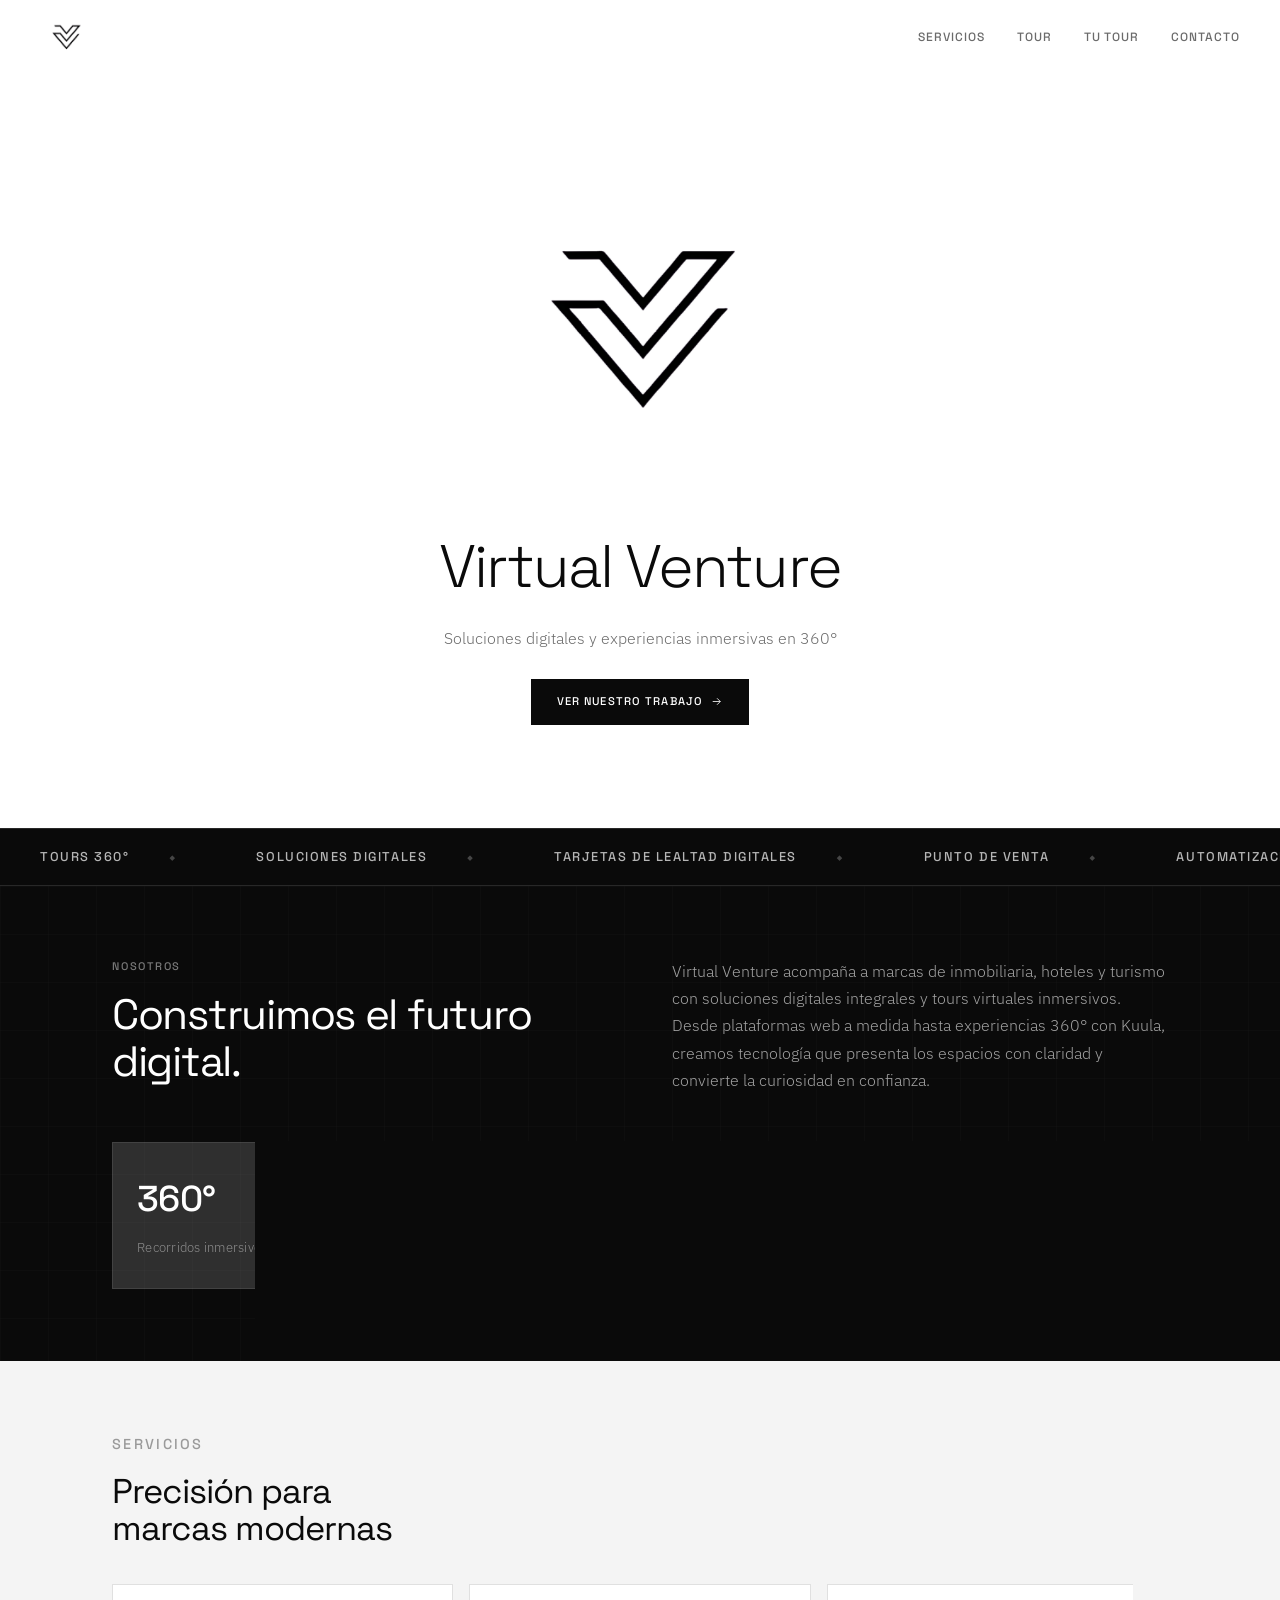
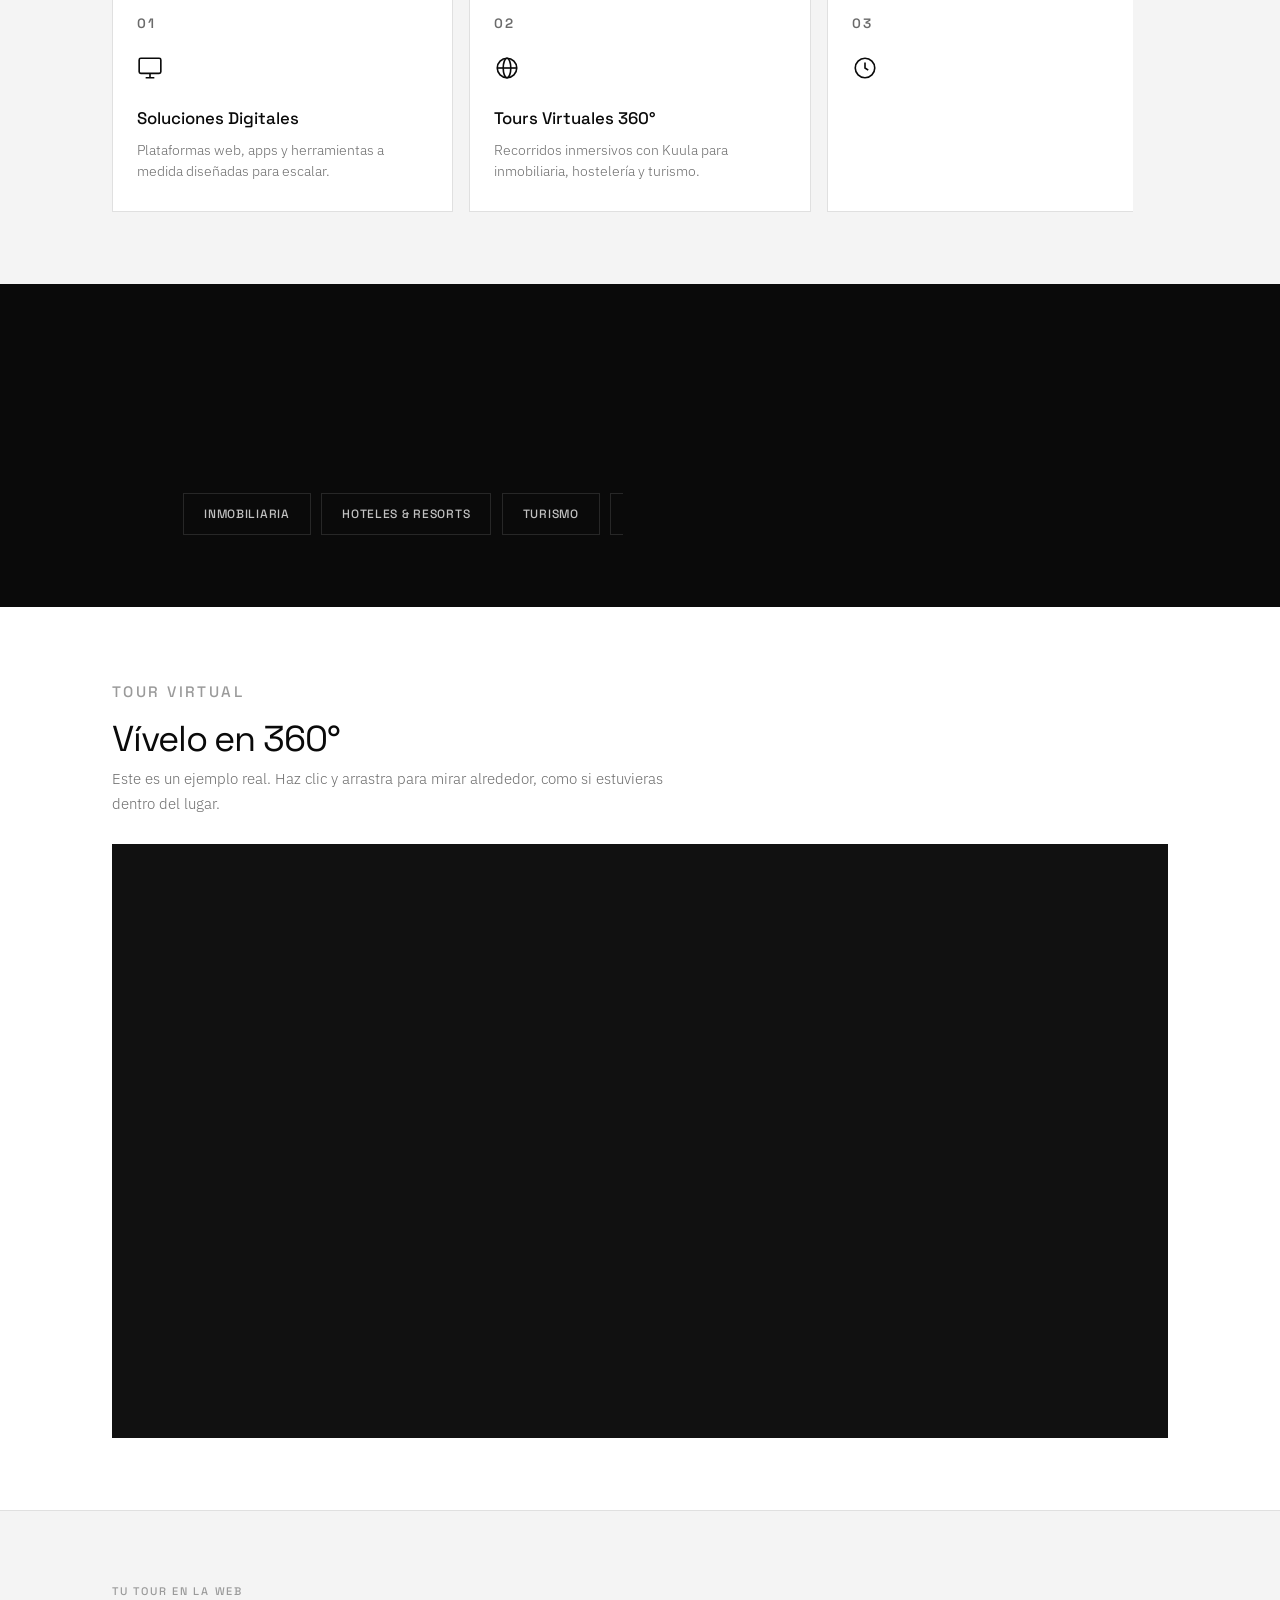
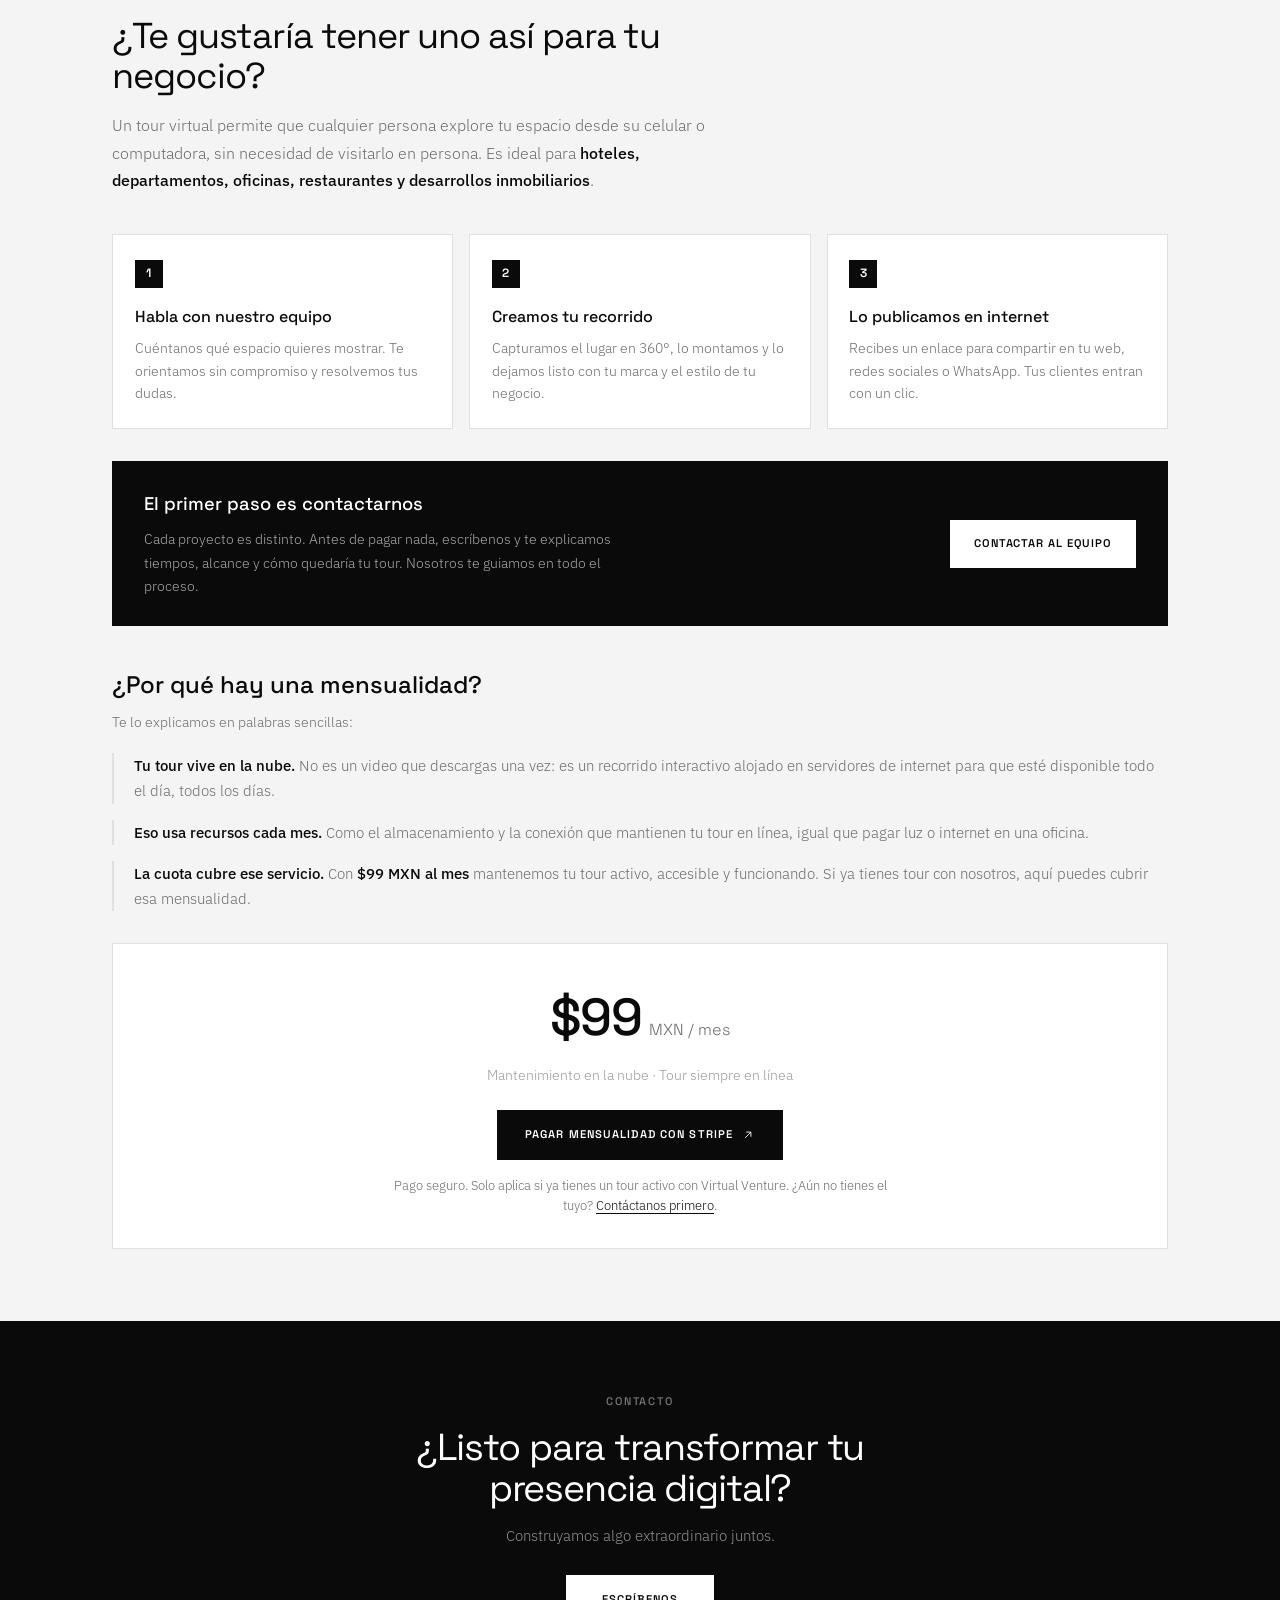
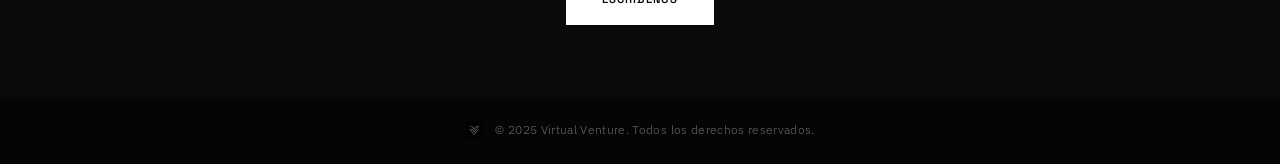
==== index.html @ cc304a73 "Publicar sitio web Virtual Venture: landing en espanol, tour Kuula y pago Stripe Co-authored-by: Cur" ====
<!DOCTYPE html>
<html lang="es">
<head>
  <meta charset="UTF-8">
  <meta name="viewport" content="width=device-width, initial-scale=1.0">
  <meta name="description" content="Virtual Venture — soluciones digitales y tours virtuales 360° para inmobiliaria, hoteles y turismo.">
  <title>Virtual Venture | Soluciones Digitales y Tours Virtuales</title>

  <link rel="preconnect" href="https://fonts.googleapis.com">
  <link rel="preconnect" href="https://fonts.gstatic.com" crossorigin>
  <link href="https://fonts.googleapis.com/css2?family=IBM+Plex+Sans:wght@300;400;500&family=Space+Grotesk:wght@300;400;500;600&display=swap" rel="stylesheet">
  <link rel="stylesheet" href="./css/styles.css">
</head>
<body>

  <div data-include="partials/nav.html"></div>
  <div data-include="partials/hero.html"></div>
  <div data-include="partials/marquee.html"></div>
  <div data-include="partials/nosotros.html"></div>
  <div data-include="partials/servicios.html"></div>
  <div data-include="partials/sectores.html"></div>
  <div data-include="partials/tour.html"></div>
  <!-- tour.html incluye demo + sección #tu-tour (info y pago) -->
  <div data-include="partials/contacto.html"></div>
  <div data-include="partials/footer.html"></div>

  <script type="module" src="./js/main.js"></script>
</body>
</html>
---- css/styles.css ----
/* ========== Tokens ========== */
:root {
  --black: #0a0a0a;
  --white: #ffffff;
  --gray: #6b6b6b;
  --gray-mid: #9a9a9a;
  --border: #e0e0e0;
  --border-dark: rgba(255, 255, 255, 0.12);
  --surface: #f4f4f4;
  --font-display: "Space Grotesk", system-ui, sans-serif;
  --font-body: "IBM Plex Sans", system-ui, sans-serif;
      --nav-h: 72px;
  --ease: cubic-bezier(0.22, 1, 0.36, 1);
  --pad-y: clamp(3.5rem, 8vh, 5.5rem);
  --container: min(1120px, 92vw);
}

/* ========== Base ========== */
*, *::before, *::after { box-sizing: border-box; margin: 0; padding: 0; }

html { scroll-behavior: smooth; }

@media (prefers-reduced-motion: reduce) {
  html { scroll-behavior: auto; }
  *, *::before, *::after {
    animation-duration: 0.01ms !important;
    animation-delay: 0ms !important;
    transition-duration: 0.01ms !important;
  }
}

body {
  font-family: var(--font-body);
  font-weight: 300;
  color: var(--black);
  background: var(--white);
  line-height: 1.6;
  -webkit-font-smoothing: antialiased;
}

img { display: block; max-width: 100%; height: auto; }
a { color: inherit; text-decoration: none; }
button { font: inherit; cursor: pointer; border: none; background: none; }

.wrap {
  width: var(--container);
  margin: 0 auto;
  padding-inline: clamp(1.25rem, 4vw, 2rem);
}

.section-label {
  font-family: var(--font-display);
  font-size: 0.6875rem;
  font-weight: 500;
  letter-spacing: 0.16em;
  text-transform: uppercase;
  margin-bottom: 1rem;
}

.section--light .section-label { color: var(--gray-mid); }
.section--dark .section-label { color: rgba(255, 255, 255, 0.45); }

.headline {
  font-family: var(--font-display);
  font-weight: 400;
  letter-spacing: -0.03em;
  line-height: 1.1;
}

.fade-in {
  opacity: 0;
  transform: translateY(16px);
  transition: opacity 0.75s var(--ease), transform 0.75s var(--ease);
}

.fade-in.is-visible { opacity: 1; transform: translateY(0); }

/* ========== Nav ========== */
nav {
  position: fixed;
  inset: 0 0 auto 0;
  z-index: 100;
  height: var(--nav-h);
  display: flex;
  align-items: center;
  justify-content: space-between;
  padding-inline: clamp(1.25rem, 4vw, 2.5rem);
  transition: background 0.4s ease, border-color 0.4s ease;
}

nav.is-scrolled {
  background: rgba(255, 255, 255, 0.9);
  backdrop-filter: blur(10px);
  border-bottom: 1px solid var(--border);
}

nav.is-dark {
  background: rgba(10, 10, 10, 0.92);
  backdrop-filter: blur(10px);
  border-bottom: 1px solid var(--border-dark);
}

nav.is-dark.is-scrolled { background: rgba(10, 10, 10, 0.95); }

.nav-logo {
  display: flex;
  align-items: center;
  flex-shrink: 0;
}

.nav-logo img {
  height: clamp(40px, 6vw, 52px);
  width: auto;
  min-height: 40px;
  transition: filter 0.4s ease;
}

nav.is-dark .nav-logo img { filter: invert(1); }

.nav-links {
  display: flex;
  gap: 2rem;
  list-style: none;
}

.nav-links a {
  font-family: var(--font-display);
  font-size: 0.75rem;
  font-weight: 500;
  letter-spacing: 0.08em;
  text-transform: uppercase;
  color: var(--gray);
  transition: color 0.25s ease;
}

nav.is-dark .nav-links a { color: rgba(255, 255, 255, 0.55); }
.nav-links a:hover { color: var(--black); }
nav.is-dark .nav-links a:hover { color: var(--white); }

.nav-toggle { display: none; width: 26px; flex-direction: column; gap: 6px; }

.nav-toggle span {
  display: block;
  height: 1px;
  background: var(--black);
  transition: transform 0.3s ease, opacity 0.3s ease, background 0.4s ease;
}

nav.is-dark .nav-toggle span { background: var(--white); }
.nav-toggle.is-open span:nth-child(1) { transform: translateY(7px) rotate(45deg); }
.nav-toggle.is-open span:nth-child(2) { opacity: 0; }
.nav-toggle.is-open span:nth-child(3) { transform: translateY(-7px) rotate(-45deg); }

/* ========== Hero ========== */
.hero {
  min-height: 92vh;
  display: flex;
  flex-direction: column;
  align-items: center;
  justify-content: center;
  text-align: center;
  padding: calc(var(--nav-h) + 1.5rem) 1.25rem 3rem;
  background: var(--white);
  position: relative;
}

@keyframes logoEnter {
  0% { opacity: 0; transform: scale(0.96); filter: blur(4px); }
  100% { opacity: 1; transform: scale(1); filter: blur(0); }
}

.hero-logo {
  width: min(78vw, 480px);
  height: auto;
  max-height: min(42vh, 340px);
  object-fit: contain;
  margin-bottom: 1.75rem;
  opacity: 0;
  animation: logoEnter 2.2s var(--ease) forwards;
}

.hero-copy > * { opacity: 0; transform: translateY(14px); }

@keyframes lineIn { to { opacity: 1; transform: translateY(0); } }

.hero-title {
  font-family: var(--font-display);
  font-size: clamp(2.25rem, 6.5vw, 3.75rem);
  font-weight: 300;
  letter-spacing: -0.03em;
  margin-bottom: 0.65rem;
  animation: lineIn 0.9s var(--ease) 2s forwards;
}

.hero-subtitle {
  font-size: 1rem;
  color: var(--gray);
  max-width: 26rem;
  margin: 0 auto 1.75rem;
  animation: lineIn 0.85s var(--ease) 2.25s forwards;
}

.hero-cta {
  display: inline-flex;
  align-items: center;
  gap: 0.45rem;
  font-family: var(--font-display);
  font-size: 0.7rem;
  font-weight: 500;
  letter-spacing: 0.1em;
  text-transform: uppercase;
  padding: 0.85rem 1.6rem;
  background: var(--black);
  color: var(--white);
  animation: lineIn 0.8s var(--ease) 2.5s forwards;
  transition: transform 0.25s ease, box-shadow 0.25s ease;
}

.hero-cta:hover {
  transform: translateY(-2px);
  box-shadow: 0 8px 24px rgba(0, 0, 0, 0.18);
}

.hero-cta svg { width: 13px; height: 13px; }

/* ========== Marquee ========== */
.marquee-band {
  background: var(--black);
  color: var(--white);
  padding: 1.1rem 0;
  overflow: hidden;
  border-block: 1px solid var(--border-dark);
}

.marquee-track {
  display: flex;
  width: max-content;
  animation: marquee 28s linear infinite;
}

@keyframes marquee {
  0% { transform: translateX(0); }
  100% { transform: translateX(-50%); }
}

.marquee-track span {
  font-family: var(--font-display);
  font-size: 0.8rem;
  font-weight: 500;
  letter-spacing: 0.12em;
  text-transform: uppercase;
  white-space: nowrap;
  padding-inline: 2.5rem;
  color: rgba(255, 255, 255, 0.7);
}

.marquee-track span::after {
  content: "◆";
  margin-left: 2.5rem;
  font-size: 0.45rem;
  vertical-align: middle;
  opacity: 0.35;
}

/* ========== Nosotros ========== */
#nosotros.section--dark {
  padding: var(--pad-y) 0;
  background: var(--black);
  color: var(--white);
  position: relative;
  overflow: hidden;
}

#nosotros::before {
  content: "";
  position: absolute;
  inset: 0;
  background:
    linear-gradient(90deg, rgba(255,255,255,0.03) 1px, transparent 1px),
    linear-gradient(rgba(255,255,255,0.03) 1px, transparent 1px);
  background-size: 48px 48px;
  pointer-events: none;
  opacity: 0.5;
}

.about-grid {
  display: grid;
  grid-template-columns: 1fr 1fr;
  gap: clamp(2rem, 5vw, 4rem);
  align-items: start;
  position: relative;
}

.about-headline { font-size: clamp(1.85rem, 4vw, 2.65rem); }

.about-text {
  color: rgba(255, 255, 255, 0.62);
  font-size: 0.975rem;
  line-height: 1.75;
}

.stats-row {
  display: grid;
  grid-template-columns: repeat(3, 1fr);
  gap: 1px;
  margin-top: 3rem;
  background: var(--border-dark);
  border: 1px solid var(--border-dark);
}

.stat {
  padding: 1.75rem 1.5rem;
  background: rgba(255, 255, 255, 0.03);
}

.stat strong {
  display: block;
  font-family: var(--font-display);
  font-size: clamp(1.75rem, 3vw, 2.25rem);
  font-weight: 500;
  letter-spacing: -0.02em;
  margin-bottom: 0.35rem;
}

.stat span {
  font-size: 0.8rem;
  color: rgba(255, 255, 255, 0.45);
  letter-spacing: 0.02em;
}

/* ========== Servicios ========== */
#servicios.section--light {
  padding: var(--pad-y) 0;
  background: var(--surface);
}

.services-top {
  display: flex;
  justify-content: space-between;
  align-items: flex-end;
  gap: 2rem;
  margin-bottom: 2.25rem;
  flex-wrap: wrap;
}

.services-top h2 {
  font-size: clamp(1.65rem, 3.5vw, 2.15rem);
  max-width: 14ch;
}

.services-top p {
  max-width: 28rem;
  color: var(--gray);
  font-size: 0.9rem;
  line-height: 1.65;
}

.services-grid {
  display: grid;
  grid-template-columns: repeat(3, 1fr);
  gap: 1rem;
}

.card {
  background: var(--white);
  border: 1px solid var(--border);
  padding: 1.75rem 1.5rem;
  transition: transform 0.3s var(--ease), box-shadow 0.3s ease;
}

.card:hover {
  transform: translateY(-4px);
  box-shadow: 0 12px 32px rgba(0, 0, 0, 0.08);
}

.card-num {
  font-family: var(--font-display);
  font-size: 0.65rem;
  font-weight: 600;
  letter-spacing: 0.14em;
  color: var(--gray-mid);
  margin-bottom: 1.25rem;
}

.card-icon {
  width: 26px;
  height: 26px;
  margin-bottom: 1rem;
  color: var(--black);
}

.card h3 {
  font-family: var(--font-display);
  font-size: 1.05rem;
  font-weight: 500;
  margin-bottom: 0.5rem;
}

.card p {
  font-size: 0.85rem;
  color: var(--gray);
  line-height: 1.6;
}

/* ========== Sectores ========== */
#sectores.section--dark {
  padding: var(--pad-y) 0;
  background: var(--black);
  color: var(--white);
}

.sectores-header {
  text-align: center;
  margin-bottom: 2rem;
}

.sectores-header h2 {
  font-size: clamp(1.5rem, 3vw, 2rem);
  margin-bottom: 0.5rem;
}

.sectores-header p {
  color: rgba(255, 255, 255, 0.5);
  font-size: 0.9rem;
}

.sectores-pills {
  display: flex;
  flex-wrap: wrap;
  justify-content: center;
  gap: 0.65rem;
}

.pill {
  font-family: var(--font-display);
  font-size: 0.75rem;
  font-weight: 500;
  letter-spacing: 0.06em;
  text-transform: uppercase;
  padding: 0.65rem 1.25rem;
  border: 1px solid var(--border-dark);
  color: rgba(255, 255, 255, 0.75);
  transition: background 0.25s ease, color 0.25s ease, border-color 0.25s ease;
}

.pill:hover {
  background: var(--white);
  color: var(--black);
  border-color: var(--white);
}

/* ========== Tour virtual ========== */
#tour.section--light {
  padding: var(--pad-y) 0;
  background: var(--white);
}

.tour-header { margin-bottom: 1.75rem; }

.tour-header h2 {
  font-size: clamp(1.65rem, 3.5vw, 2.25rem);
  margin-bottom: 0.4rem;
}

.tour-lead,
.tour-header p {
  color: var(--gray);
  font-size: 0.95rem;
  line-height: 1.65;
  max-width: 36rem;
}

.embed-container {
  width: 100%;
  aspect-ratio: 16 / 9;
  min-height: 280px;
  max-height: min(72vh, 640px);
  background: #111;
  overflow: hidden;
}

.embed-container iframe {
  display: block;
  width: 100%;
  height: 100%;
  border: 0;
}

/* ========== Info y plan del tour ========== */
.section--tour-info {
  padding: var(--pad-y) 0;
  background: var(--surface);
  border-top: 1px solid var(--border);
}

.section--tour-info .section-label { color: var(--gray-mid); }

.tour-info-intro {
  max-width: 40rem;
  margin-bottom: 2.5rem;
}

.tour-info-intro h2 {
  font-size: clamp(1.65rem, 3.5vw, 2.25rem);
  margin-bottom: 1rem;
}

.tour-info-text {
  color: var(--gray);
  font-size: 0.975rem;
  line-height: 1.75;
}

.tour-info-text strong {
  color: var(--black);
  font-weight: 500;
}

.tour-steps {
  display: grid;
  grid-template-columns: repeat(3, 1fr);
  gap: 1rem;
  margin-bottom: 2rem;
}

.tour-step {
  background: var(--white);
  border: 1px solid var(--border);
  padding: 1.5rem 1.35rem;
}

.tour-step-num {
  display: inline-flex;
  align-items: center;
  justify-content: center;
  width: 28px;
  height: 28px;
  font-family: var(--font-display);
  font-size: 0.75rem;
  font-weight: 600;
  background: var(--black);
  color: var(--white);
  margin-bottom: 1rem;
}

.tour-step h3 {
  font-family: var(--font-display);
  font-size: 1rem;
  font-weight: 500;
  margin-bottom: 0.5rem;
}

.tour-step p {
  font-size: 0.875rem;
  color: var(--gray);
  line-height: 1.6;
}

.tour-contact-card {
  display: flex;
  flex-wrap: wrap;
  align-items: center;
  justify-content: space-between;
  gap: 1.5rem;
  padding: 1.75rem 2rem;
  background: var(--black);
  color: var(--white);
  margin-bottom: 2.5rem;
}

.tour-contact-copy {
  flex: 1;
  min-width: 240px;
}

.tour-contact-copy h3 {
  font-family: var(--font-display);
  font-size: 1.15rem;
  font-weight: 500;
  margin-bottom: 0.5rem;
}

.tour-contact-copy p {
  font-size: 0.9rem;
  color: rgba(255, 255, 255, 0.65);
  line-height: 1.65;
  max-width: 32rem;
}

.btn-contact-tour {
  display: inline-block;
  font-family: var(--font-display);
  font-size: 0.7rem;
  font-weight: 600;
  letter-spacing: 0.08em;
  text-transform: uppercase;
  padding: 0.95rem 1.5rem;
  background: var(--white);
  color: var(--black);
  white-space: nowrap;
  transition: opacity 0.25s ease, transform 0.25s ease;
}

.btn-contact-tour:hover {
  opacity: 0.92;
  transform: translateY(-2px);
}

.tour-pricing-header {
  margin-bottom: 1.25rem;
}

.tour-pricing-header h3 {
  font-family: var(--font-display);
  font-size: clamp(1.25rem, 2.5vw, 1.5rem);
  font-weight: 500;
  margin-bottom: 0.35rem;
}

.tour-pricing-lead {
  color: var(--gray);
  font-size: 0.9rem;
}

.tour-pricing-list {
  list-style: none;
  margin-bottom: 2rem;
  display: flex;
  flex-direction: column;
  gap: 1rem;
}

.tour-pricing-list li {
  font-size: 0.925rem;
  color: var(--gray);
  line-height: 1.7;
  padding-left: 1.25rem;
  border-left: 2px solid var(--border);
}

.tour-pricing-list strong {
  color: var(--black);
  font-weight: 500;
}

.tour-pricing-card {
  text-align: center;
  padding: 2rem 1.5rem;
  background: var(--white);
  border: 1px solid var(--border);
}

.tour-price {
  margin-bottom: 0.35rem;
}

.tour-price-amount {
  font-family: var(--font-display);
  font-size: clamp(2.5rem, 6vw, 3.25rem);
  font-weight: 500;
  letter-spacing: -0.03em;
}

.tour-price-currency {
  font-family: var(--font-display);
  font-size: 1rem;
  color: var(--gray);
  margin-left: 0.25rem;
}

.tour-price-desc {
  font-size: 0.85rem;
  color: var(--gray-mid);
  margin-bottom: 1.5rem;
}

.btn-pay {
  display: inline-flex;
  align-items: center;
  gap: 0.5rem;
  font-family: var(--font-display);
  font-size: 0.7rem;
  font-weight: 600;
  letter-spacing: 0.1em;
  text-transform: uppercase;
  padding: 1rem 1.75rem;
  background: var(--black);
  color: var(--white);
  transition: transform 0.25s ease, box-shadow 0.25s ease;
}

.btn-pay:hover {
  transform: translateY(-2px);
  box-shadow: 0 8px 24px rgba(0, 0, 0, 0.15);
}

.btn-pay svg {
  width: 14px;
  height: 14px;
}

.tour-pay-note {
  font-size: 0.8rem;
  color: var(--gray);
  max-width: 32rem;
  margin: 1rem auto 0;
  line-height: 1.55;
}

.tour-pay-note a {
  color: var(--black);
  text-decoration: underline;
  text-underline-offset: 3px;
}

/* ========== Contacto ========== */
#contacto.section--dark {
  padding: var(--pad-y) 0;
  background: var(--black);
  color: var(--white);
  text-align: center;
}

.contact-headline {
  font-size: clamp(1.65rem, 4vw, 2.35rem);
  max-width: 20ch;
  margin: 0 auto 0.85rem;
}

.contact-subtext {
  color: rgba(255, 255, 255, 0.55);
  font-size: 0.95rem;
  margin-bottom: 1.75rem;
}

.contact-btn {
  display: inline-block;
  font-family: var(--font-display);
  font-size: 0.7rem;
  font-weight: 600;
  letter-spacing: 0.1em;
  text-transform: uppercase;
  padding: 1rem 2.25rem;
  background: var(--white);
  color: var(--black);
  transition: transform 0.25s ease, opacity 0.25s ease;
}

.contact-btn:hover {
  transform: translateY(-2px);
  opacity: 0.9;
}

/* ========== Footer ========== */
footer {
  padding: 1.5rem;
  background: #050505;
  color: rgba(255, 255, 255, 0.4);
  font-size: 0.72rem;
  letter-spacing: 0.03em;
}

.footer-inner {
  display: flex;
  flex-wrap: wrap;
  align-items: center;
  justify-content: center;
  gap: 0.5rem 0.75rem;
}

.footer-inner img {
  height: 18px;
  width: auto;
  filter: invert(1);
  opacity: 0.6;
}

/* ========== Responsive ========== */
@media (max-width: 768px) {
  .nav-toggle { display: flex; }

  .nav-links {
    position: fixed;
    top: var(--nav-h);
    left: 0;
    right: 0;
    flex-direction: column;
    background: var(--white);
    border-bottom: 1px solid var(--border);
    max-height: 0;
    overflow: hidden;
    opacity: 0;
    transition: max-height 0.35s var(--ease), opacity 0.3s ease;
  }

  nav.is-dark .nav-links {
    background: var(--black);
    border-color: var(--border-dark);
  }

  .nav-links.is-open { max-height: 220px; opacity: 1; }

  .nav-links a {
    display: block;
    padding: 1rem 1.5rem;
    border-top: 1px solid var(--border);
  }

  nav.is-dark .nav-links a { border-color: var(--border-dark); }

  .about-grid,
  .services-grid,
  .stats-row { grid-template-columns: 1fr; }

      .services-top { flex-direction: column; align-items: flex-start; }

      .tour-steps { grid-template-columns: 1fr; }

      .tour-contact-card {
        flex-direction: column;
        align-items: flex-start;
        padding: 1.5rem;
      }

      .btn-contact-tour { width: 100%; text-align: center; }
    }
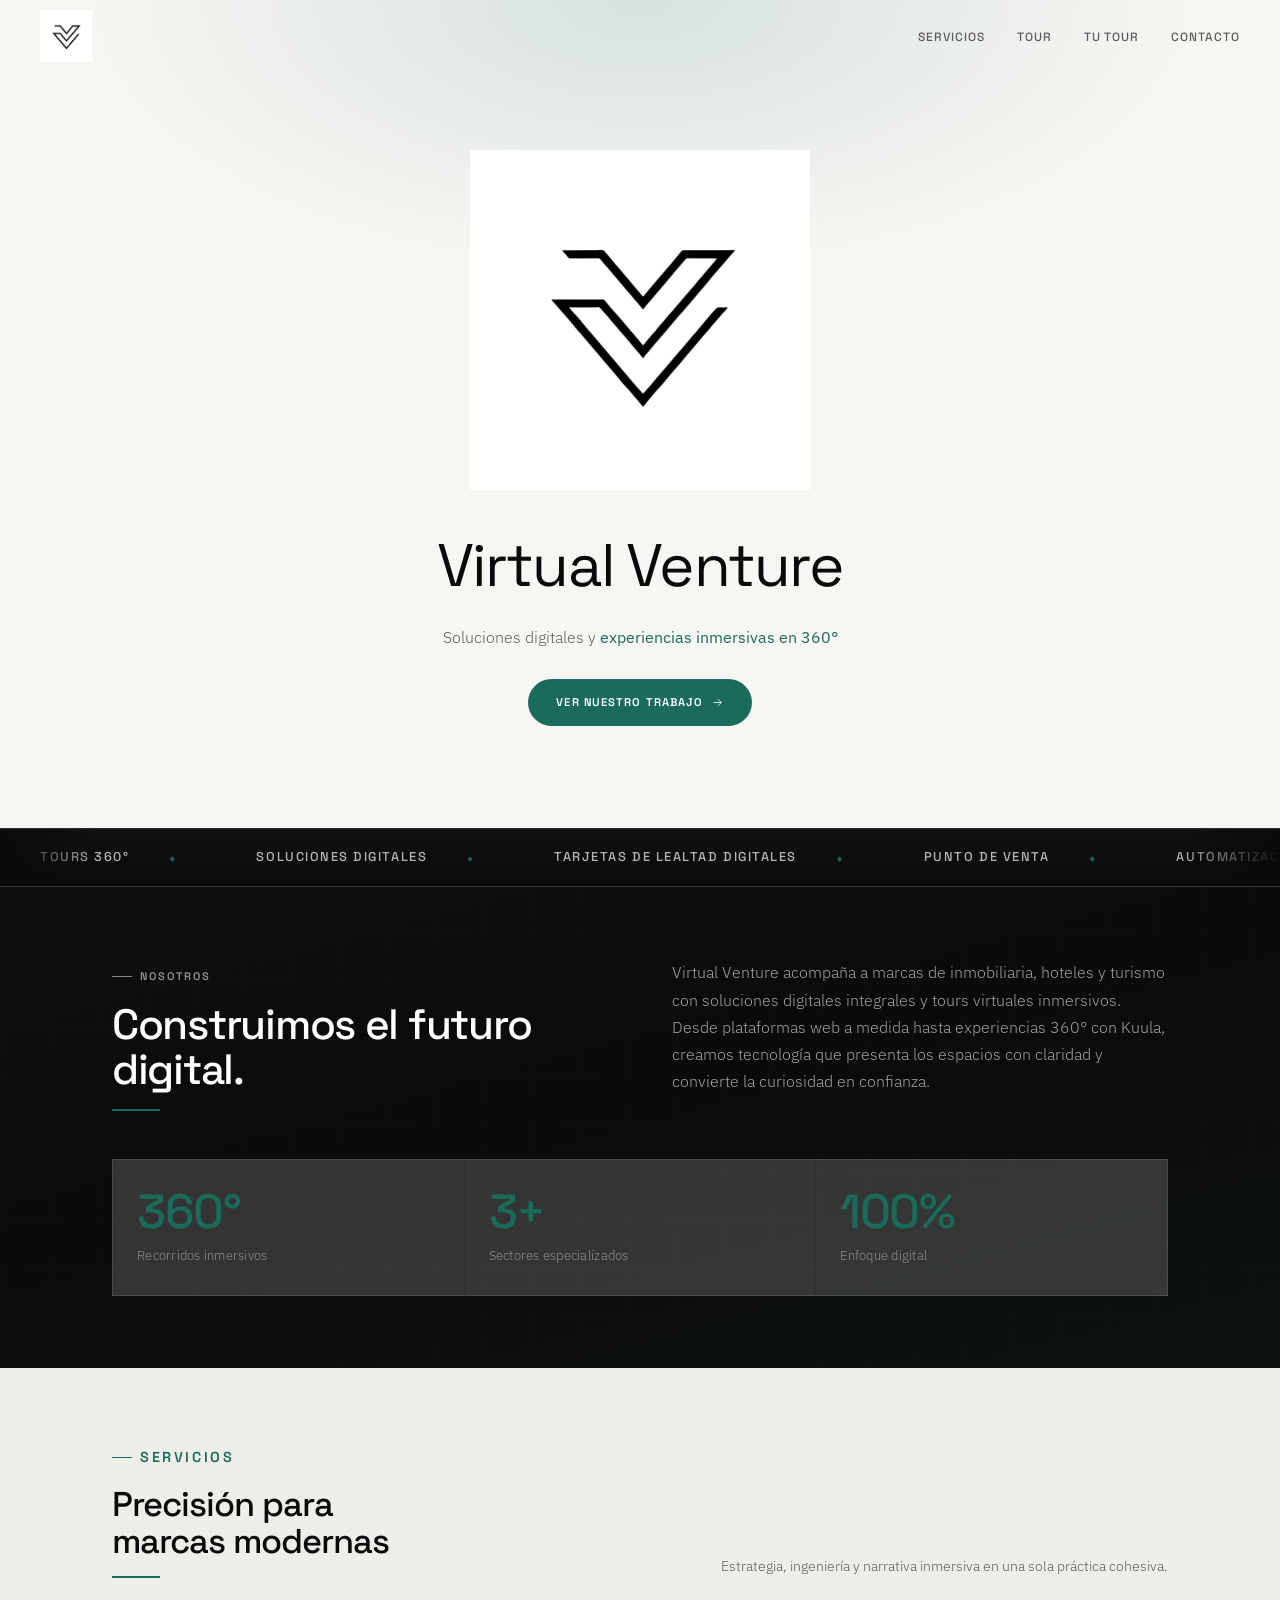
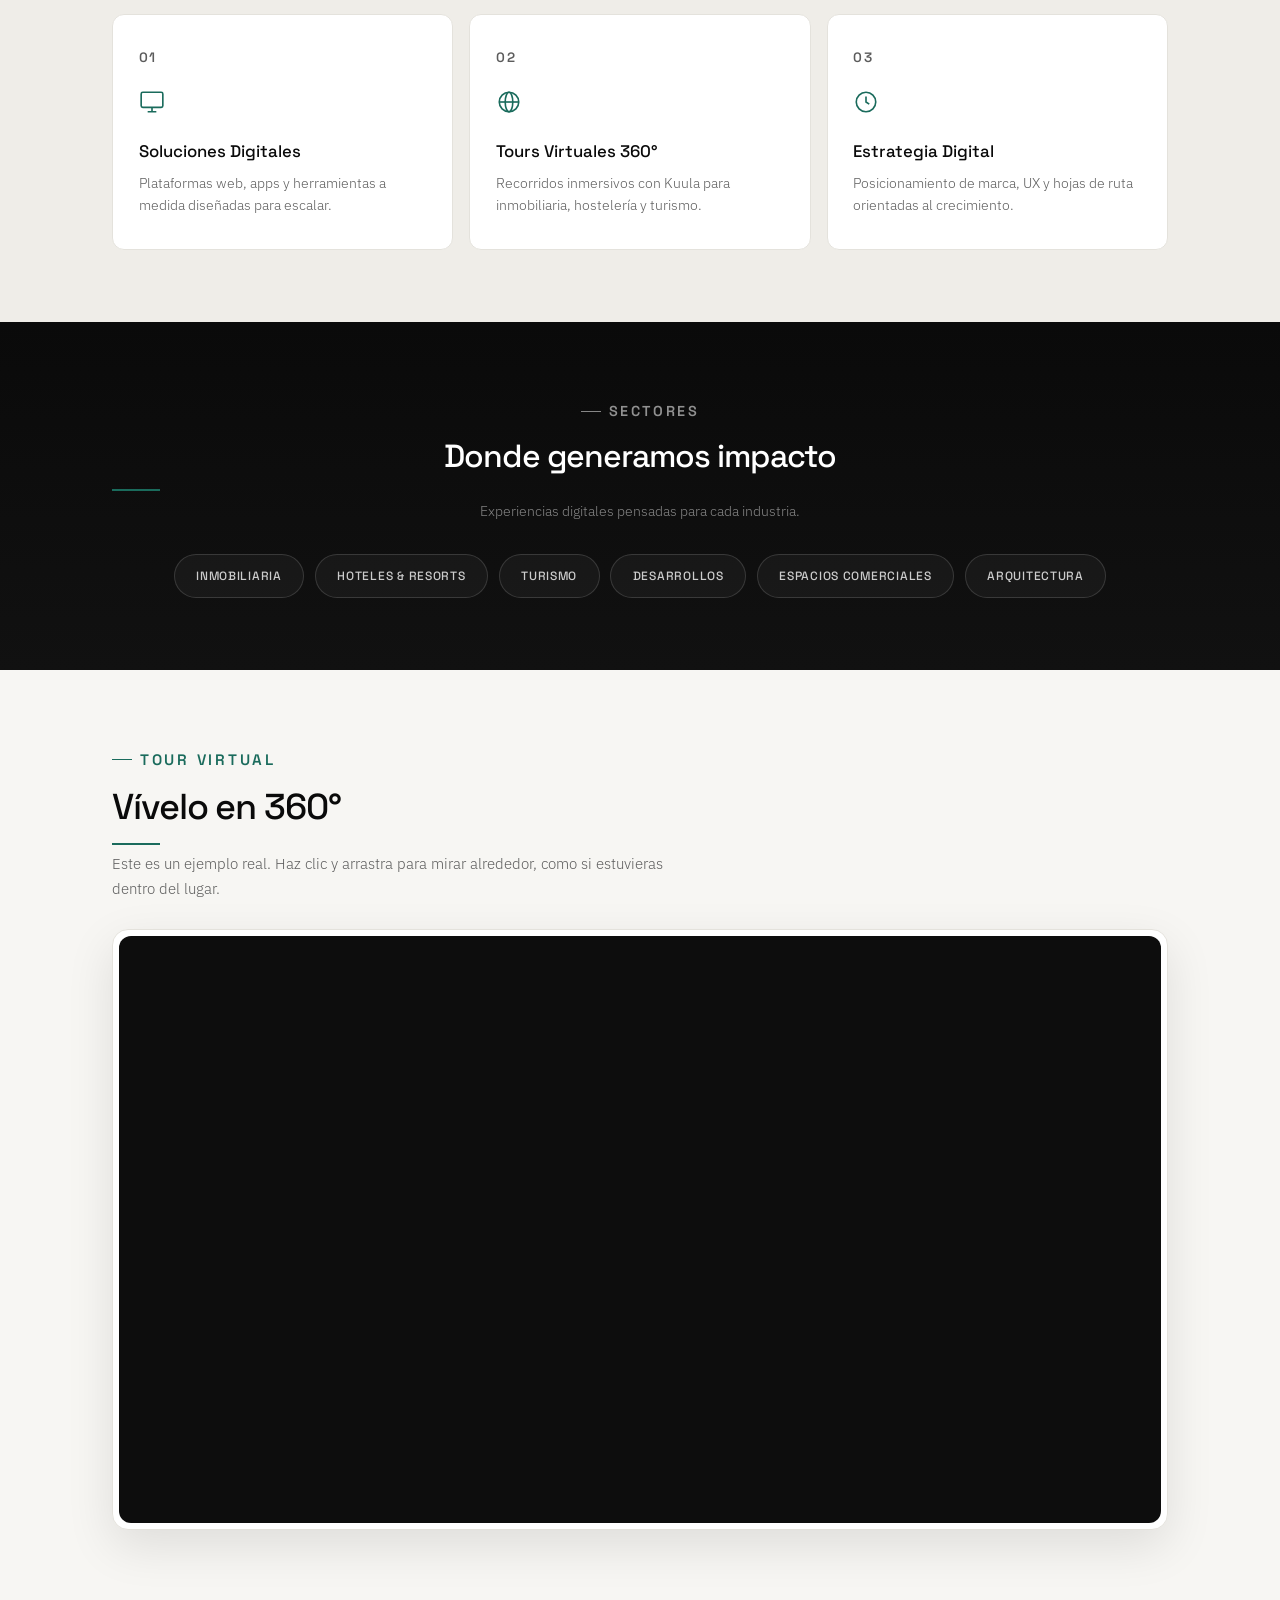
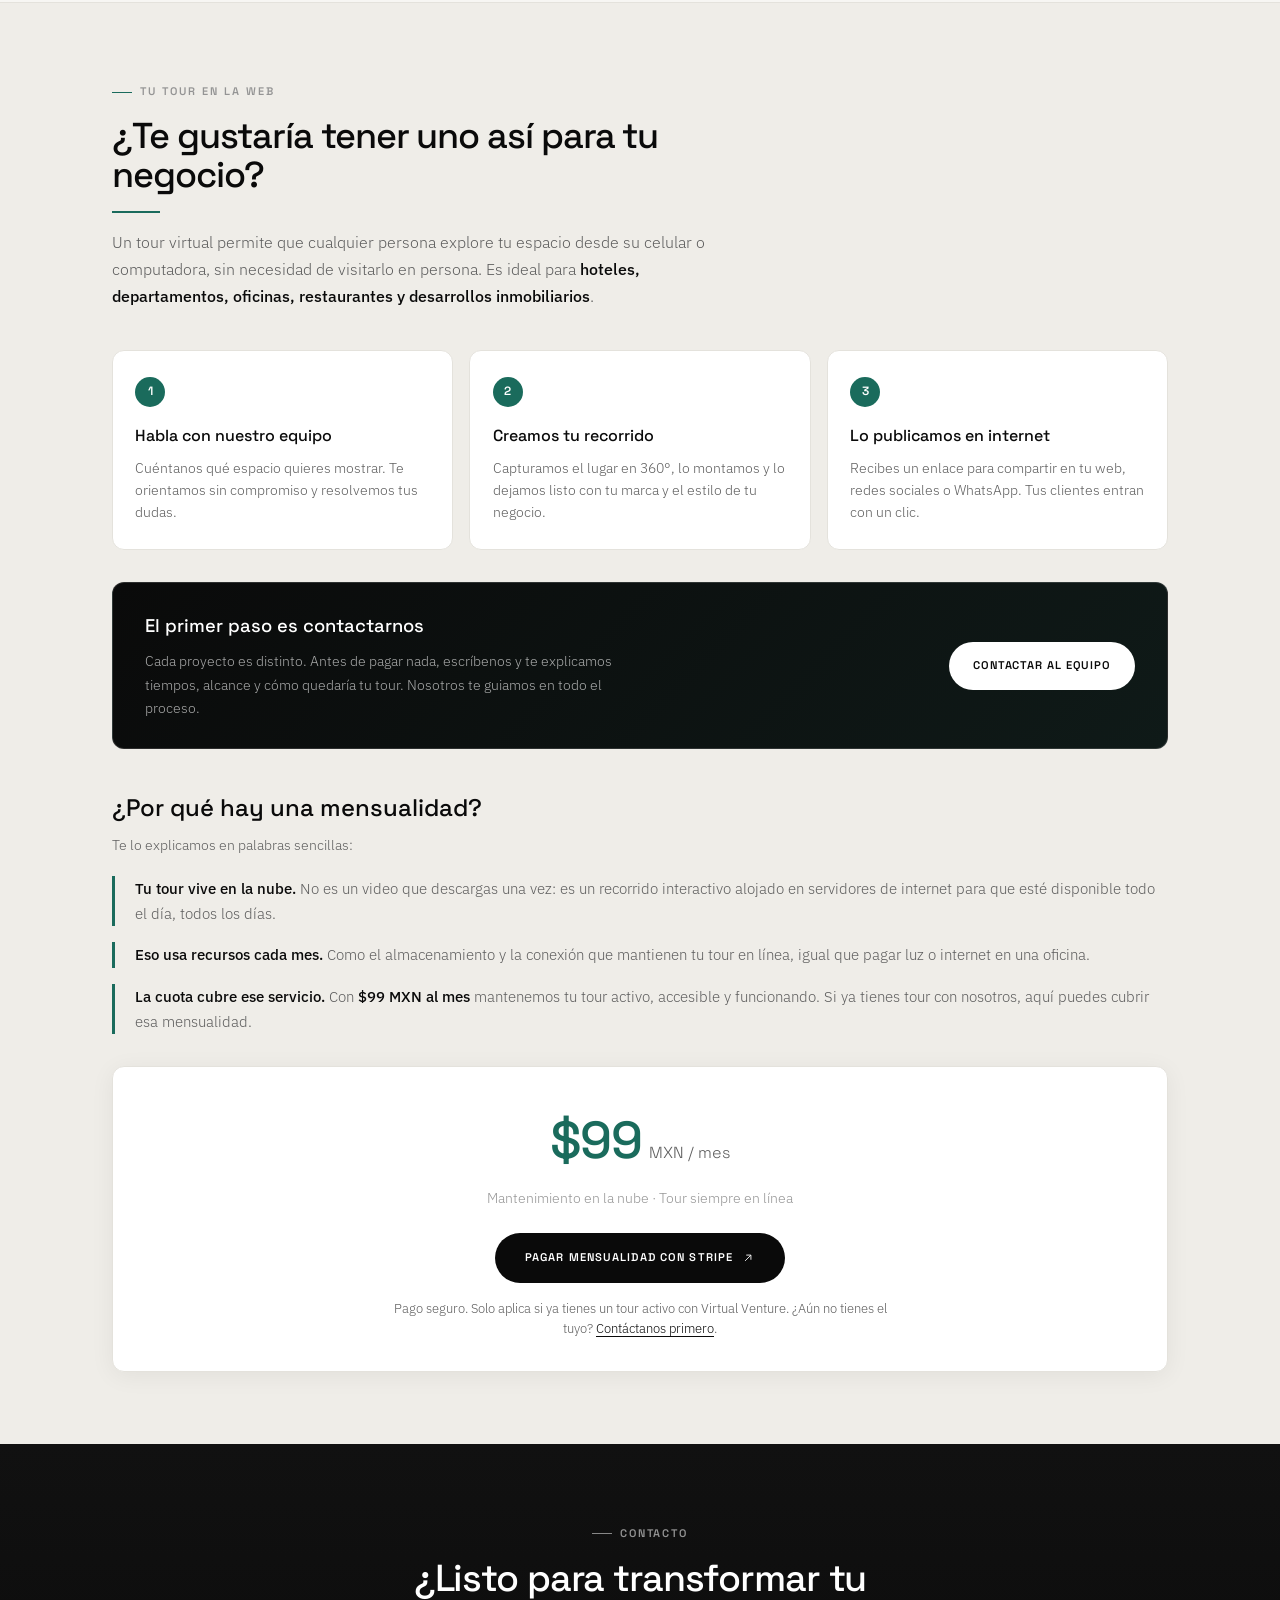
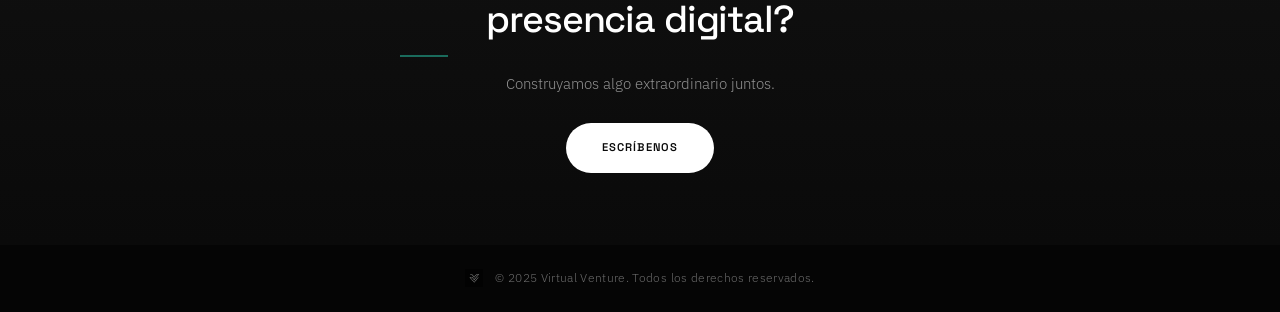
==== commit cd29ed08: "Mejoras de diseno: acento teal, componentes pulidos, nav activo y favicon Co-authored-by: Cursor <cu" ====
--- a/index.html
+++ b/index.html
@@ -4,8 +4,14 @@
   <meta charset="UTF-8">
   <meta name="viewport" content="width=device-width, initial-scale=1.0">
   <meta name="description" content="Virtual Venture — soluciones digitales y tours virtuales 360° para inmobiliaria, hoteles y turismo.">
+  <meta name="theme-color" content="#0a0a0a">
+  <meta property="og:title" content="Virtual Venture | Tours 360° y soluciones digitales">
+  <meta property="og:description" content="Tours virtuales inmersivos, desarrollo web y estrategia digital para hoteles, inmobiliaria y turismo.">
+  <meta property="og:type" content="website">
+  <meta property="og:image" content="./logo.jpg">
   <title>Virtual Venture | Soluciones Digitales y Tours Virtuales</title>
 
+  <link rel="icon" href="./favicon.svg" type="image/svg+xml">
   <link rel="preconnect" href="https://fonts.googleapis.com">
   <link rel="preconnect" href="https://fonts.gstatic.com" crossorigin>
   <link href="https://fonts.googleapis.com/css2?family=IBM+Plex+Sans:wght@300;400;500&family=Space+Grotesk:wght@300;400;500;600&display=swap" rel="stylesheet">
--- a/css/styles.css
+++ b/css/styles.css
@@ -1,18 +1,28 @@
 /* ========== Tokens ========== */
 :root {
   --black: #0a0a0a;
+  --black-soft: #111111;
   --white: #ffffff;
-  --gray: #6b6b6b;
-  --gray-mid: #9a9a9a;
-  --border: #e0e0e0;
-  --border-dark: rgba(255, 255, 255, 0.12);
-  --surface: #f4f4f4;
+  --off-white: #f7f6f3;
+  --gray: #5c5c5c;
+  --gray-mid: #949494;
+  --border: #e4e2dc;
+  --border-dark: rgba(255, 255, 255, 0.14);
+  --surface: #efede8;
+  --accent: #1a6b5c;
+  --accent-hover: #145549;
+  --accent-soft: rgba(26, 107, 92, 0.14);
+  --accent-glow: rgba(26, 107, 92, 0.25);
   --font-display: "Space Grotesk", system-ui, sans-serif;
   --font-body: "IBM Plex Sans", system-ui, sans-serif;
-      --nav-h: 72px;
+  --nav-h: 72px;
+  --radius: 12px;
+  --radius-sm: 8px;
   --ease: cubic-bezier(0.22, 1, 0.36, 1);
   --pad-y: clamp(3.5rem, 8vh, 5.5rem);
   --container: min(1120px, 92vw);
+  --shadow-sm: 0 4px 24px rgba(0, 0, 0, 0.06);
+  --shadow-md: 0 16px 48px rgba(0, 0, 0, 0.1);
 }
 
 /* ========== Base ========== */
@@ -33,9 +43,14 @@
   font-family: var(--font-body);
   font-weight: 300;
   color: var(--black);
-  background: var(--white);
+  background: var(--off-white);
   line-height: 1.6;
   -webkit-font-smoothing: antialiased;
+}
+
+::selection {
+  background: var(--accent-soft);
+  color: var(--black);
 }
 
 img { display: block; max-width: 100%; height: auto; }
@@ -51,20 +66,46 @@
 .section-label {
   font-family: var(--font-display);
   font-size: 0.6875rem;
-  font-weight: 500;
-  letter-spacing: 0.16em;
+  font-weight: 600;
+  letter-spacing: 0.18em;
   text-transform: uppercase;
   margin-bottom: 1rem;
-}
-
-.section--light .section-label { color: var(--gray-mid); }
-.section--dark .section-label { color: rgba(255, 255, 255, 0.45); }
+  display: inline-flex;
+  align-items: center;
+  gap: 0.5rem;
+}
+
+.section-label::before {
+  content: "";
+  width: 20px;
+  height: 1px;
+  background: var(--accent);
+}
+
+.section--light .section-label { color: var(--accent); }
+.section--light .section-label::before { opacity: 1; }
+.section--dark .section-label { color: rgba(255, 255, 255, 0.55); }
+.section--dark .section-label::before { background: rgba(255, 255, 255, 0.5); }
 
 .headline {
   font-family: var(--font-display);
-  font-weight: 400;
+  font-weight: 500;
   letter-spacing: -0.03em;
-  line-height: 1.1;
+  line-height: 1.08;
+}
+
+.headline-line {
+  display: block;
+  width: 0;
+  height: 2px;
+  background: var(--accent);
+  margin-top: 1rem;
+  transition: width 1s var(--ease);
+}
+
+.fade-in.is-visible .headline-line,
+.headline-line.is-visible {
+  width: 48px;
 }
 
 .fade-in {
@@ -124,6 +165,7 @@
 }
 
 .nav-links a {
+  position: relative;
   font-family: var(--font-display);
   font-size: 0.75rem;
   font-weight: 500;
@@ -133,9 +175,31 @@
   transition: color 0.25s ease;
 }
 
+.nav-links a::after {
+  content: "";
+  position: absolute;
+  left: 0;
+  bottom: -5px;
+  width: 100%;
+  height: 1px;
+  background: var(--accent);
+  transform: scaleX(0);
+  transform-origin: right;
+  transition: transform 0.3s var(--ease);
+}
+
+.nav-links a:hover::after,
+.nav-links a.is-active::after {
+  transform: scaleX(1);
+  transform-origin: left;
+}
+
+.nav-links a:hover { color: var(--black); }
+.nav-links a.is-active { color: var(--black); }
 nav.is-dark .nav-links a { color: rgba(255, 255, 255, 0.55); }
-.nav-links a:hover { color: var(--black); }
-nav.is-dark .nav-links a:hover { color: var(--white); }
+nav.is-dark .nav-links a:hover,
+nav.is-dark .nav-links a.is-active { color: var(--white); }
+nav.is-dark .nav-links a::after { background: var(--white); }
 
 .nav-toggle { display: none; width: 26px; flex-direction: column; gap: 6px; }
 
@@ -160,13 +224,15 @@
   justify-content: center;
   text-align: center;
   padding: calc(var(--nav-h) + 1.5rem) 1.25rem 3rem;
-  background: var(--white);
+  background:
+    radial-gradient(ellipse 80% 60% at 50% 0%, var(--accent-soft) 0%, transparent 55%),
+    var(--off-white);
   position: relative;
 }
 
 @keyframes logoEnter {
-  0% { opacity: 0; transform: scale(0.96); filter: blur(4px); }
-  100% { opacity: 1; transform: scale(1); filter: blur(0); }
+  0% { opacity: 0; transform: scale(0.97) translateY(8px); }
+  100% { opacity: 1; transform: scale(1) translateY(0); }
 }
 
 .hero-logo {
@@ -186,18 +252,25 @@
 .hero-title {
   font-family: var(--font-display);
   font-size: clamp(2.25rem, 6.5vw, 3.75rem);
-  font-weight: 300;
+  font-weight: 400;
   letter-spacing: -0.03em;
   margin-bottom: 0.65rem;
   animation: lineIn 0.9s var(--ease) 2s forwards;
 }
 
 .hero-subtitle {
-  font-size: 1rem;
-  color: var(--gray);
-  max-width: 26rem;
+  font-size: 1.02rem;
+  color: var(--gray);
+  max-width: 28rem;
   margin: 0 auto 1.75rem;
+  line-height: 1.65;
   animation: lineIn 0.85s var(--ease) 2.25s forwards;
+}
+
+.hero-subtitle em {
+  font-style: normal;
+  color: var(--accent);
+  font-weight: 400;
 }
 
 .hero-cta {
@@ -206,36 +279,58 @@
   gap: 0.45rem;
   font-family: var(--font-display);
   font-size: 0.7rem;
-  font-weight: 500;
+  font-weight: 600;
   letter-spacing: 0.1em;
   text-transform: uppercase;
-  padding: 0.85rem 1.6rem;
-  background: var(--black);
+  padding: 0.9rem 1.75rem;
+  border-radius: 100px;
+  background: var(--accent);
   color: var(--white);
   animation: lineIn 0.8s var(--ease) 2.5s forwards;
-  transition: transform 0.25s ease, box-shadow 0.25s ease;
+  transition: transform 0.25s ease, box-shadow 0.25s ease, background 0.25s ease;
 }
 
 .hero-cta:hover {
+  background: var(--accent-hover);
   transform: translateY(-2px);
-  box-shadow: 0 8px 24px rgba(0, 0, 0, 0.18);
+  box-shadow: 0 10px 28px var(--accent-glow);
 }
 
 .hero-cta svg { width: 13px; height: 13px; }
 
 /* ========== Marquee ========== */
 .marquee-band {
-  background: var(--black);
+  position: relative;
+  background: linear-gradient(180deg, var(--black-soft) 0%, var(--black) 100%);
   color: var(--white);
-  padding: 1.1rem 0;
+  padding: 1.15rem 0;
   overflow: hidden;
   border-block: 1px solid var(--border-dark);
+}
+
+.marquee-fade {
+  position: absolute;
+  top: 0;
+  bottom: 0;
+  width: clamp(40px, 8vw, 120px);
+  z-index: 2;
+  pointer-events: none;
+}
+
+.marquee-fade--left {
+  left: 0;
+  background: linear-gradient(90deg, var(--black) 0%, transparent 100%);
+}
+
+.marquee-fade--right {
+  right: 0;
+  background: linear-gradient(270deg, var(--black) 0%, transparent 100%);
 }
 
 .marquee-track {
   display: flex;
   width: max-content;
-  animation: marquee 28s linear infinite;
+  animation: marquee 36s linear infinite;
 }
 
 @keyframes marquee {
@@ -259,13 +354,14 @@
   margin-left: 2.5rem;
   font-size: 0.45rem;
   vertical-align: middle;
-  opacity: 0.35;
+  color: var(--accent);
+  opacity: 0.9;
 }
 
 /* ========== Nosotros ========== */
 #nosotros.section--dark {
   padding: var(--pad-y) 0;
-  background: var(--black);
+  background: linear-gradient(165deg, #0f0f0f 0%, var(--black) 45%, #0d1211 100%);
   color: var(--white);
   position: relative;
   overflow: hidden;
@@ -316,10 +412,12 @@
 .stat strong {
   display: block;
   font-family: var(--font-display);
-  font-size: clamp(1.75rem, 3vw, 2.25rem);
-  font-weight: 500;
-  letter-spacing: -0.02em;
+  font-size: clamp(2.25rem, 4vw, 3rem);
+  font-weight: 500;
+  letter-spacing: -0.03em;
   margin-bottom: 0.35rem;
+  color: var(--accent);
+  line-height: 1;
 }
 
 .stat span {
@@ -364,13 +462,15 @@
 .card {
   background: var(--white);
   border: 1px solid var(--border);
-  padding: 1.75rem 1.5rem;
-  transition: transform 0.3s var(--ease), box-shadow 0.3s ease;
+  border-radius: var(--radius);
+  padding: 2rem 1.6rem;
+  transition: transform 0.35s var(--ease), box-shadow 0.35s ease, border-color 0.35s ease;
 }
 
 .card:hover {
-  transform: translateY(-4px);
-  box-shadow: 0 12px 32px rgba(0, 0, 0, 0.08);
+  transform: translateY(-6px);
+  border-color: var(--accent);
+  box-shadow: var(--shadow-md);
 }
 
 .card-num {
@@ -378,7 +478,7 @@
   font-size: 0.65rem;
   font-weight: 600;
   letter-spacing: 0.14em;
-  color: var(--gray-mid);
+  color: var(--accent);
   margin-bottom: 1.25rem;
 }
 
@@ -386,8 +486,11 @@
   width: 26px;
   height: 26px;
   margin-bottom: 1rem;
-  color: var(--black);
-}
+  color: var(--accent);
+  transition: color 0.3s ease;
+}
+
+.card:hover .card-icon { color: var(--accent-hover); }
 
 .card h3 {
   font-family: var(--font-display);
@@ -405,7 +508,7 @@
 /* ========== Sectores ========== */
 #sectores.section--dark {
   padding: var(--pad-y) 0;
-  background: var(--black);
+  background: linear-gradient(180deg, var(--black) 0%, var(--black-soft) 100%);
   color: var(--white);
 }
 
@@ -437,22 +540,25 @@
   font-weight: 500;
   letter-spacing: 0.06em;
   text-transform: uppercase;
-  padding: 0.65rem 1.25rem;
+  padding: 0.7rem 1.35rem;
+  border-radius: 100px;
   border: 1px solid var(--border-dark);
-  color: rgba(255, 255, 255, 0.75);
-  transition: background 0.25s ease, color 0.25s ease, border-color 0.25s ease;
+  background: rgba(255, 255, 255, 0.04);
+  color: rgba(255, 255, 255, 0.78);
+  transition: background 0.25s ease, color 0.25s ease, border-color 0.25s ease, transform 0.25s ease;
 }
 
 .pill:hover {
-  background: var(--white);
-  color: var(--black);
-  border-color: var(--white);
+  background: var(--accent);
+  color: var(--white);
+  border-color: var(--accent);
+  transform: translateY(-2px);
 }
 
 /* ========== Tour virtual ========== */
 #tour.section--light {
   padding: var(--pad-y) 0;
-  background: var(--white);
+  background: var(--off-white);
 }
 
 .tour-header { margin-bottom: 1.75rem; }
@@ -468,6 +574,14 @@
   font-size: 0.95rem;
   line-height: 1.65;
   max-width: 36rem;
+}
+
+.embed-wrap {
+  padding: 6px;
+  background: var(--white);
+  border-radius: calc(var(--radius) + 4px);
+  border: 1px solid var(--border);
+  box-shadow: var(--shadow-md);
 }
 
 .embed-container {
@@ -475,8 +589,9 @@
   aspect-ratio: 16 / 9;
   min-height: 280px;
   max-height: min(72vh, 640px);
-  background: #111;
+  background: #0d0d0d;
   overflow: hidden;
+  border-radius: var(--radius);
 }
 
 .embed-container iframe {
@@ -526,19 +641,27 @@
 .tour-step {
   background: var(--white);
   border: 1px solid var(--border);
-  padding: 1.5rem 1.35rem;
+  border-radius: var(--radius);
+  padding: 1.6rem 1.4rem;
+  transition: box-shadow 0.3s ease, border-color 0.3s ease;
+}
+
+.tour-step:hover {
+  border-color: var(--accent);
+  box-shadow: var(--shadow-sm);
 }
 
 .tour-step-num {
   display: inline-flex;
   align-items: center;
   justify-content: center;
-  width: 28px;
-  height: 28px;
+  width: 30px;
+  height: 30px;
+  border-radius: 50%;
   font-family: var(--font-display);
   font-size: 0.75rem;
   font-weight: 600;
-  background: var(--black);
+  background: var(--accent);
   color: var(--white);
   margin-bottom: 1rem;
 }
@@ -563,7 +686,9 @@
   justify-content: space-between;
   gap: 1.5rem;
   padding: 1.75rem 2rem;
-  background: var(--black);
+  background: linear-gradient(135deg, var(--black) 0%, #0f1a18 100%);
+  border: 1px solid var(--border-dark);
+  border-radius: var(--radius);
   color: var(--white);
   margin-bottom: 2.5rem;
 }
@@ -595,15 +720,17 @@
   letter-spacing: 0.08em;
   text-transform: uppercase;
   padding: 0.95rem 1.5rem;
+  border-radius: 100px;
   background: var(--white);
   color: var(--black);
   white-space: nowrap;
-  transition: opacity 0.25s ease, transform 0.25s ease;
+  transition: opacity 0.25s ease, transform 0.25s ease, box-shadow 0.25s ease;
 }
 
 .btn-contact-tour:hover {
   opacity: 0.92;
   transform: translateY(-2px);
+  box-shadow: 0 8px 24px rgba(255, 255, 255, 0.15);
 }
 
 .tour-pricing-header {
@@ -635,7 +762,7 @@
   color: var(--gray);
   line-height: 1.7;
   padding-left: 1.25rem;
-  border-left: 2px solid var(--border);
+  border-left: 3px solid var(--accent);
 }
 
 .tour-pricing-list strong {
@@ -648,6 +775,8 @@
   padding: 2rem 1.5rem;
   background: var(--white);
   border: 1px solid var(--border);
+  border-radius: var(--radius);
+  box-shadow: var(--shadow-sm);
 }
 
 .tour-price {
@@ -659,6 +788,7 @@
   font-size: clamp(2.5rem, 6vw, 3.25rem);
   font-weight: 500;
   letter-spacing: -0.03em;
+  color: var(--accent);
 }
 
 .tour-price-currency {
@@ -683,15 +813,17 @@
   font-weight: 600;
   letter-spacing: 0.1em;
   text-transform: uppercase;
-  padding: 1rem 1.75rem;
+  padding: 1rem 1.85rem;
+  border-radius: 100px;
   background: var(--black);
   color: var(--white);
-  transition: transform 0.25s ease, box-shadow 0.25s ease;
+  transition: transform 0.25s ease, box-shadow 0.25s ease, background 0.25s ease;
 }
 
 .btn-pay:hover {
+  background: var(--accent);
   transform: translateY(-2px);
-  box-shadow: 0 8px 24px rgba(0, 0, 0, 0.15);
+  box-shadow: 0 10px 28px var(--accent-glow);
 }
 
 .btn-pay svg {
@@ -716,7 +848,7 @@
 /* ========== Contacto ========== */
 #contacto.section--dark {
   padding: var(--pad-y) 0;
-  background: var(--black);
+  background: linear-gradient(180deg, var(--black-soft) 0%, var(--black) 100%);
   color: var(--white);
   text-align: center;
 }
@@ -741,9 +873,14 @@
   letter-spacing: 0.1em;
   text-transform: uppercase;
   padding: 1rem 2.25rem;
+  border-radius: 100px;
   background: var(--white);
   color: var(--black);
-  transition: transform 0.25s ease, opacity 0.25s ease;
+  transition: transform 0.25s ease, opacity 0.25s ease, box-shadow 0.25s ease;
+}
+
+.contact-btn:hover {
+  box-shadow: 0 8px 28px rgba(255, 255, 255, 0.12);
 }
 
 .contact-btn:hover {
@@ -798,7 +935,12 @@
     border-color: var(--border-dark);
   }
 
-  .nav-links.is-open { max-height: 220px; opacity: 1; }
+  .nav-links.is-open { max-height: 320px; opacity: 1; }
+
+  .btn-pay,
+  .btn-contact-tour,
+  .contact-btn,
+  .hero-cta { width: 100%; justify-content: center; }
 
   .nav-links a {
     display: block;
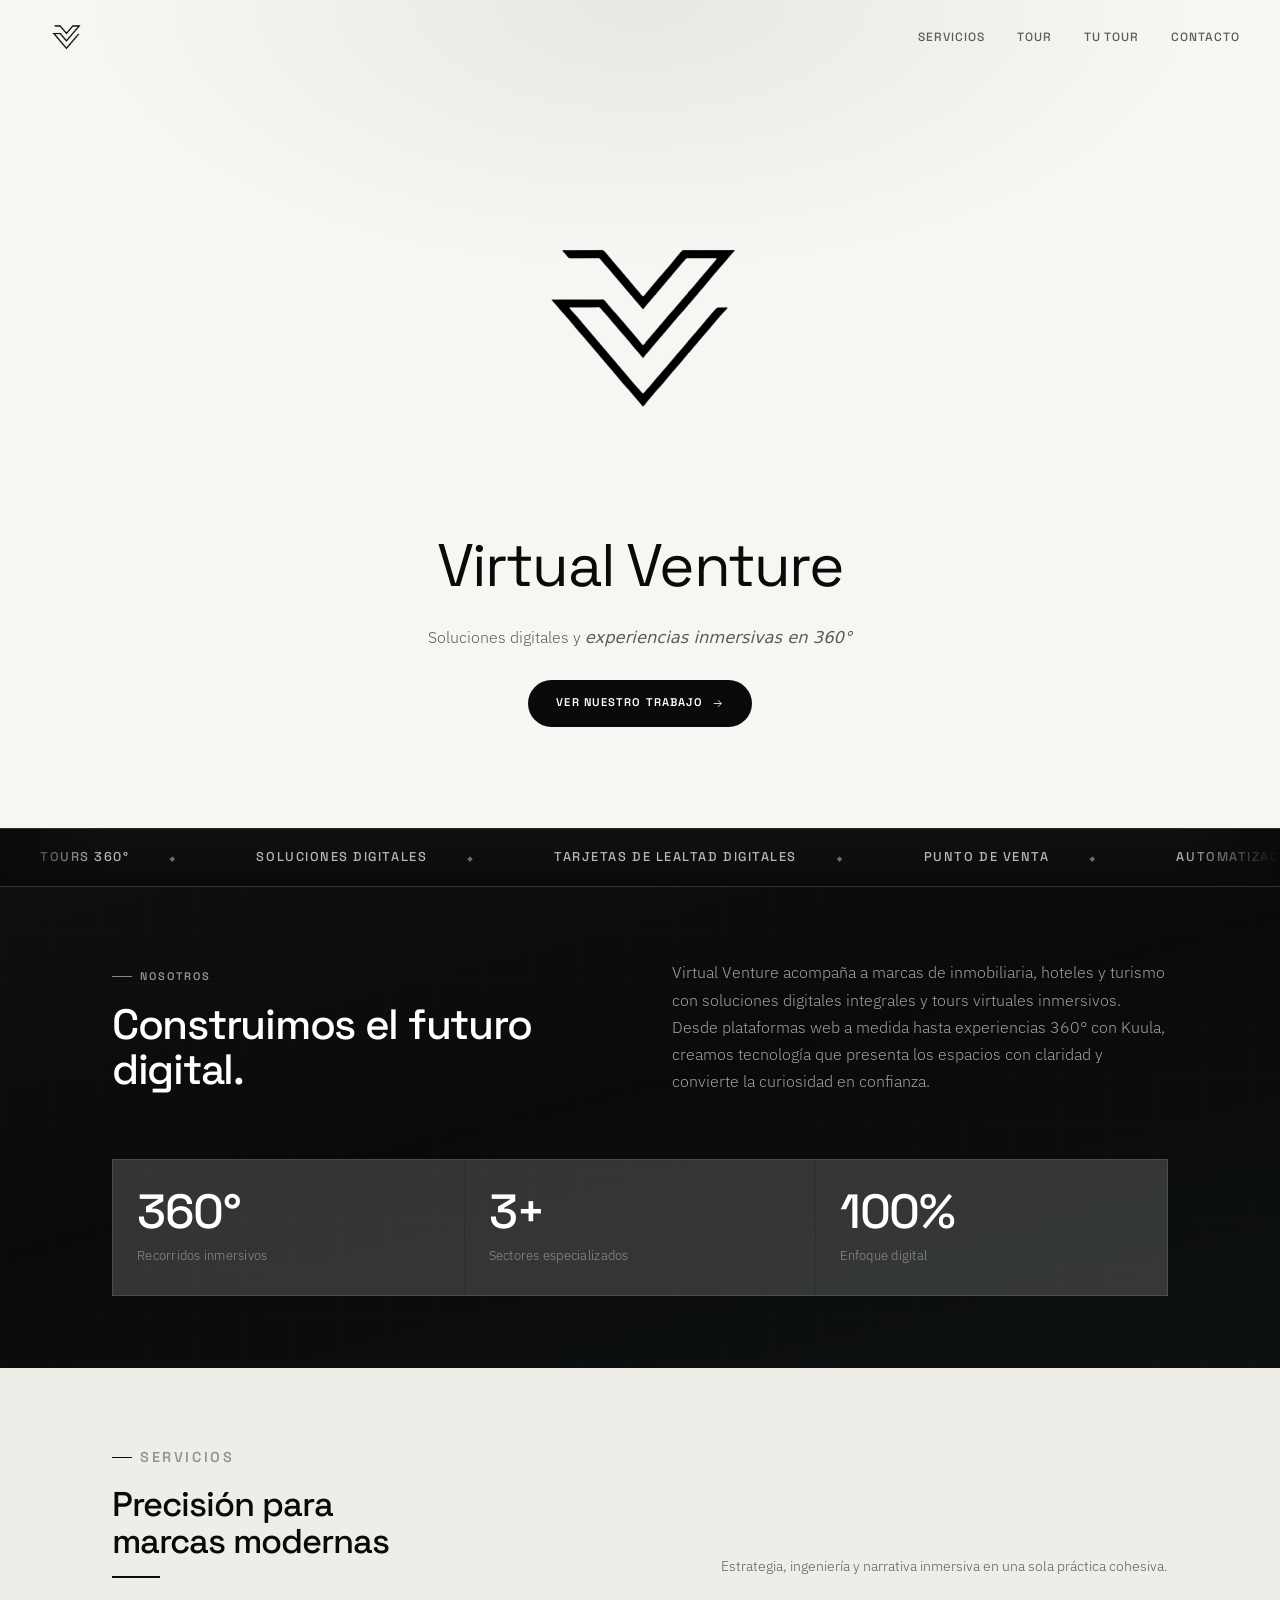
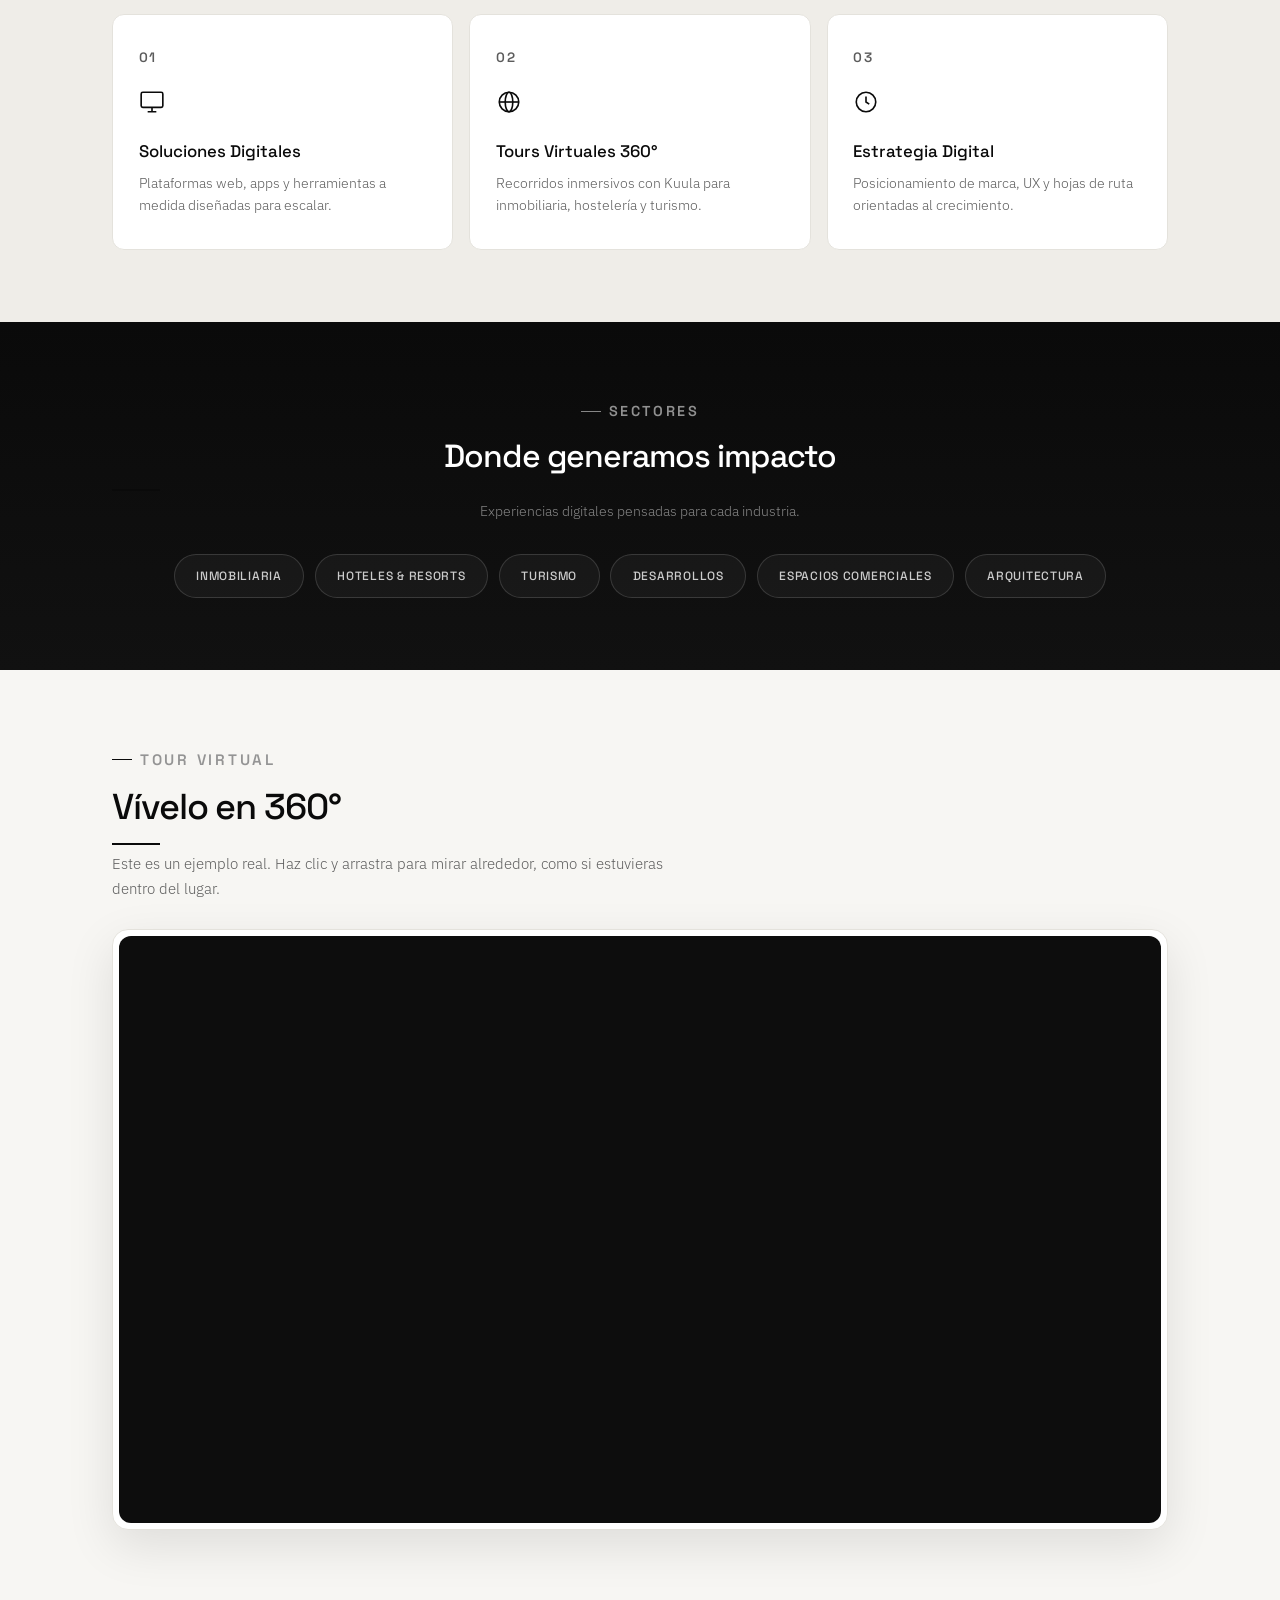
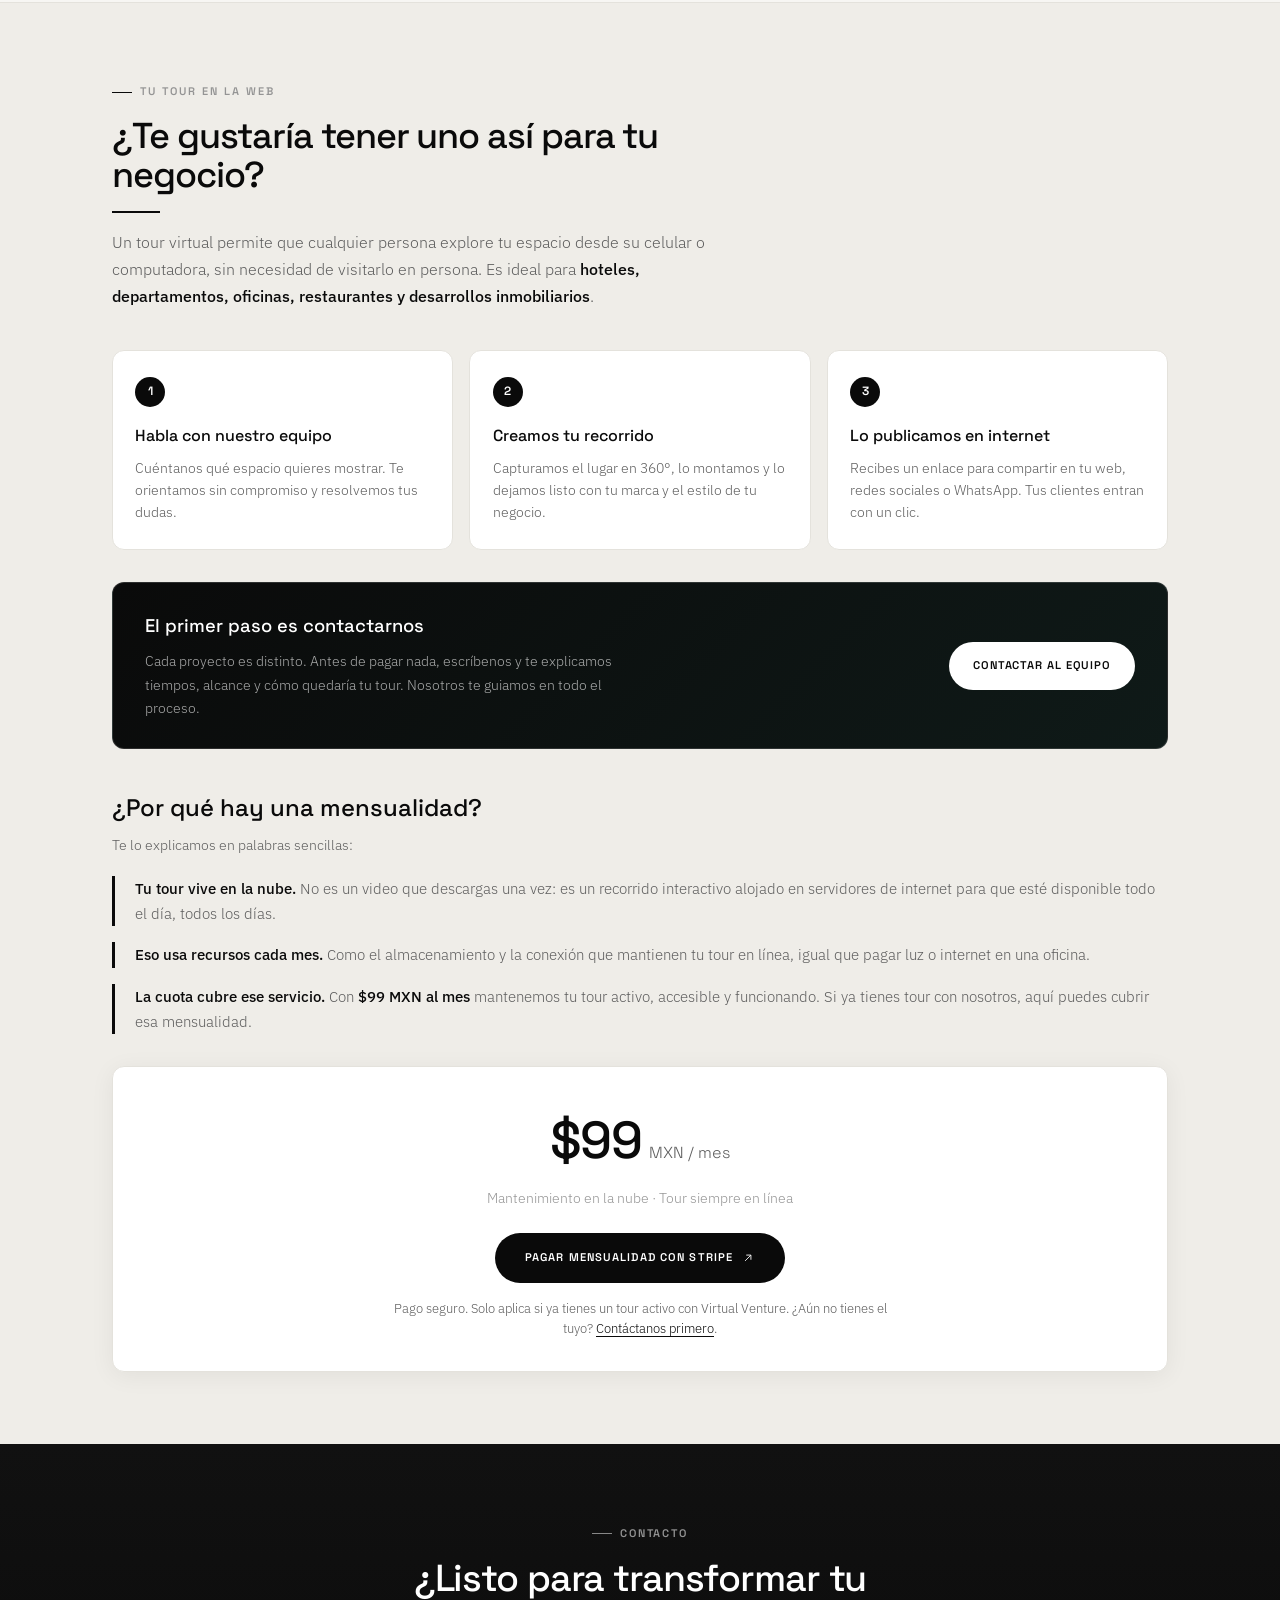
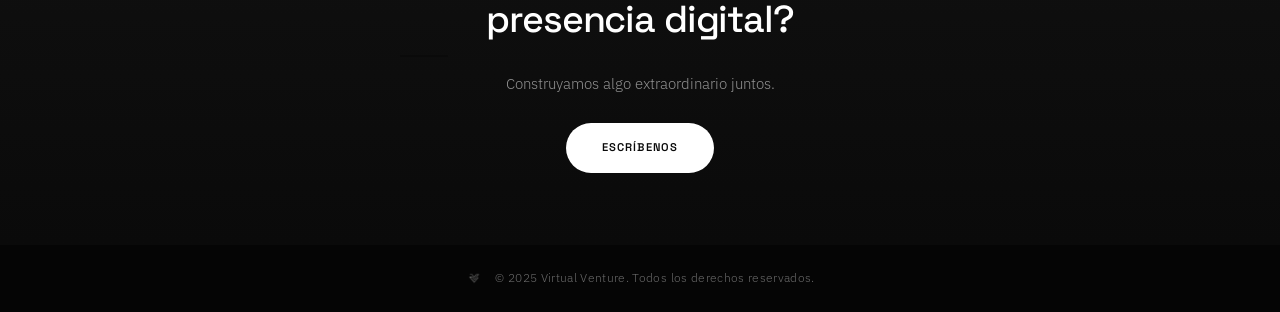
==== commit b95fff99: "Logo PNG transparente y paleta monocroma sin verde Co-authored-by: Cursor <cursoragent@cursor.com>" ====
--- a/index.html
+++ b/index.html
@@ -8,7 +8,7 @@
   <meta property="og:title" content="Virtual Venture | Tours 360° y soluciones digitales">
   <meta property="og:description" content="Tours virtuales inmersivos, desarrollo web y estrategia digital para hoteles, inmobiliaria y turismo.">
   <meta property="og:type" content="website">
-  <meta property="og:image" content="./logo.jpg">
+  <meta property="og:image" content="./logo.png">
   <title>Virtual Venture | Soluciones Digitales y Tours Virtuales</title>
 
   <link rel="icon" href="./favicon.svg" type="image/svg+xml">
--- a/css/styles.css
+++ b/css/styles.css
@@ -9,10 +9,8 @@
   --border: #e4e2dc;
   --border-dark: rgba(255, 255, 255, 0.14);
   --surface: #efede8;
-  --accent: #1a6b5c;
-  --accent-hover: #145549;
-  --accent-soft: rgba(26, 107, 92, 0.14);
-  --accent-glow: rgba(26, 107, 92, 0.25);
+  --muted-soft: rgba(0, 0, 0, 0.06);
+  --glow: rgba(0, 0, 0, 0.12);
   --font-display: "Space Grotesk", system-ui, sans-serif;
   --font-body: "IBM Plex Sans", system-ui, sans-serif;
   --nav-h: 72px;
@@ -49,7 +47,7 @@
 }
 
 ::selection {
-  background: var(--accent-soft);
+  background: var(--muted-soft);
   color: var(--black);
 }
 
@@ -79,10 +77,10 @@
   content: "";
   width: 20px;
   height: 1px;
-  background: var(--accent);
-}
-
-.section--light .section-label { color: var(--accent); }
+  background: var(--black);
+}
+
+.section--light .section-label { color: var(--gray-mid); }
 .section--light .section-label::before { opacity: 1; }
 .section--dark .section-label { color: rgba(255, 255, 255, 0.55); }
 .section--dark .section-label::before { background: rgba(255, 255, 255, 0.5); }
@@ -98,7 +96,7 @@
   display: block;
   width: 0;
   height: 2px;
-  background: var(--accent);
+  background: var(--black);
   margin-top: 1rem;
   transition: width 1s var(--ease);
 }
@@ -182,7 +180,7 @@
   bottom: -5px;
   width: 100%;
   height: 1px;
-  background: var(--accent);
+  background: var(--black);
   transform: scaleX(0);
   transform-origin: right;
   transition: transform 0.3s var(--ease);
@@ -225,7 +223,7 @@
   text-align: center;
   padding: calc(var(--nav-h) + 1.5rem) 1.25rem 3rem;
   background:
-    radial-gradient(ellipse 80% 60% at 50% 0%, var(--accent-soft) 0%, transparent 55%),
+    radial-gradient(ellipse 80% 60% at 50% 0%, var(--muted-soft) 0%, transparent 55%),
     var(--off-white);
   position: relative;
 }
@@ -268,8 +266,8 @@
 }
 
 .hero-subtitle em {
-  font-style: normal;
-  color: var(--accent);
+  font-style: italic;
+  color: var(--gray);
   font-weight: 400;
 }
 
@@ -284,16 +282,16 @@
   text-transform: uppercase;
   padding: 0.9rem 1.75rem;
   border-radius: 100px;
-  background: var(--accent);
+  background: var(--black);
   color: var(--white);
   animation: lineIn 0.8s var(--ease) 2.5s forwards;
   transition: transform 0.25s ease, box-shadow 0.25s ease, background 0.25s ease;
 }
 
 .hero-cta:hover {
-  background: var(--accent-hover);
+  background: #333;
   transform: translateY(-2px);
-  box-shadow: 0 10px 28px var(--accent-glow);
+  box-shadow: 0 10px 28px var(--glow);
 }
 
 .hero-cta svg { width: 13px; height: 13px; }
@@ -354,8 +352,8 @@
   margin-left: 2.5rem;
   font-size: 0.45rem;
   vertical-align: middle;
-  color: var(--accent);
-  opacity: 0.9;
+  color: rgba(255, 255, 255, 0.4);
+  opacity: 1;
 }
 
 /* ========== Nosotros ========== */
@@ -416,7 +414,7 @@
   font-weight: 500;
   letter-spacing: -0.03em;
   margin-bottom: 0.35rem;
-  color: var(--accent);
+  color: var(--white);
   line-height: 1;
 }
 
@@ -469,7 +467,7 @@
 
 .card:hover {
   transform: translateY(-6px);
-  border-color: var(--accent);
+  border-color: var(--black);
   box-shadow: var(--shadow-md);
 }
 
@@ -478,7 +476,7 @@
   font-size: 0.65rem;
   font-weight: 600;
   letter-spacing: 0.14em;
-  color: var(--accent);
+  color: var(--black);
   margin-bottom: 1.25rem;
 }
 
@@ -486,11 +484,11 @@
   width: 26px;
   height: 26px;
   margin-bottom: 1rem;
-  color: var(--accent);
+  color: var(--black);
   transition: color 0.3s ease;
 }
 
-.card:hover .card-icon { color: var(--accent-hover); }
+.card:hover .card-icon { color: var(--black); }
 
 .card h3 {
   font-family: var(--font-display);
@@ -549,9 +547,9 @@
 }
 
 .pill:hover {
-  background: var(--accent);
-  color: var(--white);
-  border-color: var(--accent);
+  background: var(--white);
+  color: var(--black);
+  border-color: var(--white);
   transform: translateY(-2px);
 }
 
@@ -647,7 +645,7 @@
 }
 
 .tour-step:hover {
-  border-color: var(--accent);
+  border-color: var(--black);
   box-shadow: var(--shadow-sm);
 }
 
@@ -661,7 +659,7 @@
   font-family: var(--font-display);
   font-size: 0.75rem;
   font-weight: 600;
-  background: var(--accent);
+  background: var(--black);
   color: var(--white);
   margin-bottom: 1rem;
 }
@@ -762,7 +760,7 @@
   color: var(--gray);
   line-height: 1.7;
   padding-left: 1.25rem;
-  border-left: 3px solid var(--accent);
+  border-left: 3px solid var(--black);
 }
 
 .tour-pricing-list strong {
@@ -788,7 +786,7 @@
   font-size: clamp(2.5rem, 6vw, 3.25rem);
   font-weight: 500;
   letter-spacing: -0.03em;
-  color: var(--accent);
+  color: var(--black);
 }
 
 .tour-price-currency {
@@ -821,9 +819,9 @@
 }
 
 .btn-pay:hover {
-  background: var(--accent);
+  background: #333;
   transform: translateY(-2px);
-  box-shadow: 0 10px 28px var(--accent-glow);
+  box-shadow: 0 10px 28px var(--glow);
 }
 
 .btn-pay svg {
